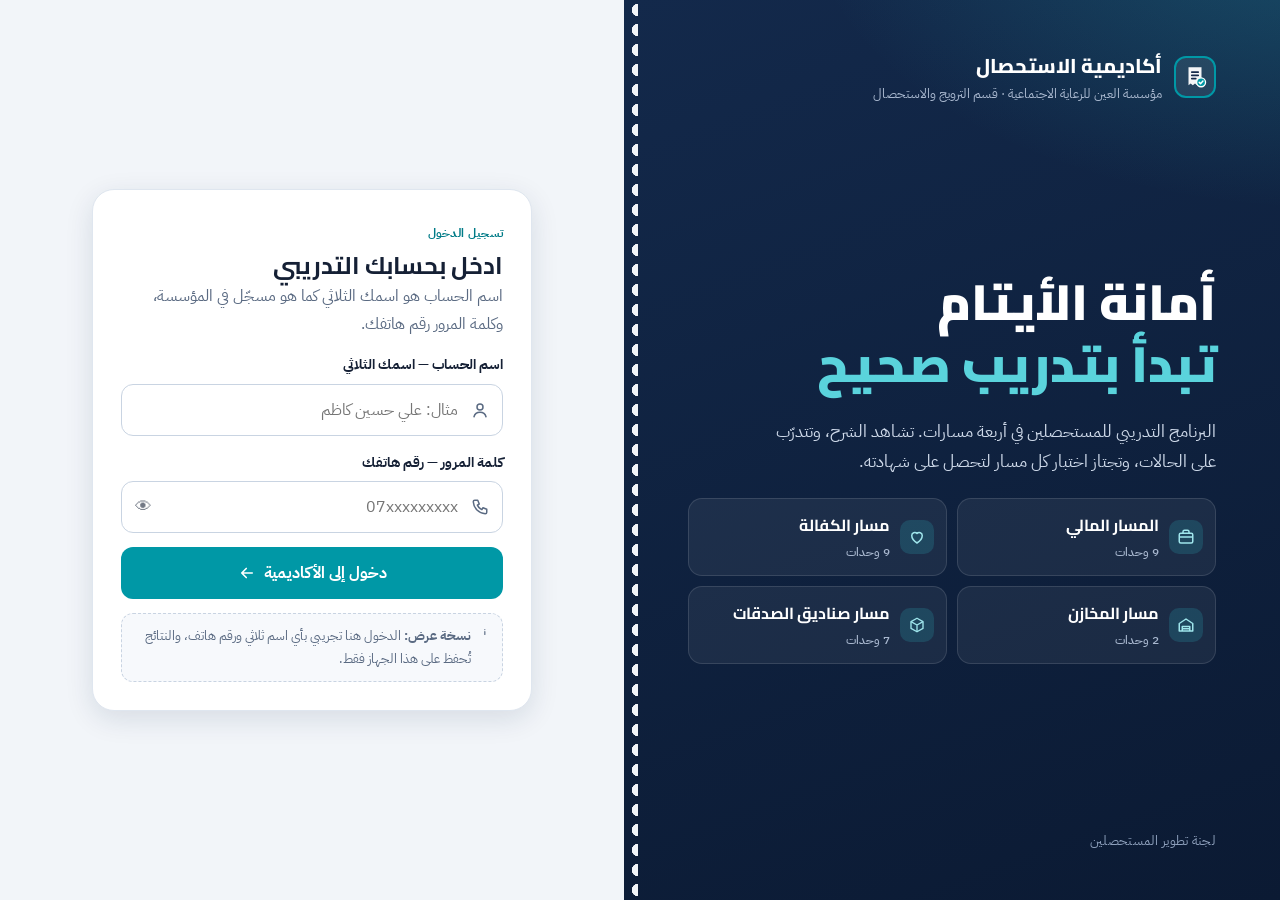
==== index.html @ 5eeedce0 "أكاديمية الاستحصال v2 — أربعة مسارات، دخول المندوبين، بوابة الفيديو، ربط Google Sheet Co-Authored-By" ====
<!doctype html>
<html lang="ar" dir="rtl">
<head>
<meta charset="utf-8">
<meta name="viewport" content="width=device-width, initial-scale=1, viewport-fit=cover">
<meta name="robots" content="noindex, nofollow">
<meta name="description" content="البرنامج التدريبي للمستحصلين — قسم الترويج والاستحصال، مؤسسة العين للرعاية الاجتماعية">
<meta name="theme-color" content="#13294B">
<title>أكاديمية الاستحصال</title>
<link rel="preconnect" href="https://fonts.googleapis.com"><link rel="preconnect" href="https://fonts.gstatic.com" crossorigin><link rel="stylesheet" href="https://fonts.googleapis.com/css2?family=Aref+Ruqaa:wght@700&family=Cairo:wght@600;700;800;900&family=IBM+Plex+Mono:wght@500;600&family=IBM+Plex+Sans+Arabic:wght@400;500;600;700&display=swap">
<link rel="stylesheet" href="styles.css">
</head>
<body>
<div id="app"></div>
<script>window.__STANDALONE=true;</script>
<script src="config.js"></script>
<script src="academy.js"></script>
</body>
</html>
---- styles.css ----
/* Layout: app shell — sticky navy bar, start-side module rail, one focused module at a time. Receipt/ledger world: serials, perforations, three-copy paper. */
:root{
  --navy:#13294B; --navy-2:#1E3A6D; --navy-3:#0B1A33;
  --teal:#0098A6; --teal-ink:#007B87; --teal-soft:#E2F4F5;
  --gold:#C99700; --gold-ink:#8A6800; --gold-soft:#FFF6DA;
  --bg:#F2F5F9; --surface:#FFFFFF; --surface-2:#F7F9FC; --surface-3:#EEF2F7;
  --ink:#152035; --ink-2:#2B3A55; --muted:#5A6A82; --line:#DFE6EF; --line-2:#C9D4E2;
  --ok:#11784A; --ok-soft:#E2F3E9; --bad:#B42318; --bad-soft:#FCEBE9; --warn:#A35207; --warn-soft:#FDF1DC;
  --paper:#FFFDF6; --paper-ink:#1D2A44; --copy-pink:#F7D4DD; --copy-yellow:#FAEEA8; --serial:#CF2530; --pen:#1F3FA8;
  --hdr:#13294B; --hdr-2:#1E3A6D; --hdr-fg:#FFFFFF;
  --shadow-1:0 1px 2px rgba(19,41,75,.06),0 2px 8px rgba(19,41,75,.05);
  --shadow-2:0 8px 28px rgba(19,41,75,.12);
  --r-s:8px; --r-m:12px; --r-l:18px;
  --f-display:'Cairo','IBM Plex Sans Arabic',Tahoma,sans-serif;
  --f-body:'IBM Plex Sans Arabic','Cairo',Tahoma,sans-serif;
  --f-mono:'IBM Plex Mono','Courier New',monospace;
}
@media (prefers-color-scheme: dark){ :root:not([data-theme="light"]){
  --bg:#0C1525; --surface:#12203A; --surface-2:#172846; --surface-3:#1C3052;
  --ink:#E7EDF6; --ink-2:#C9D5E6; --muted:#9AABC4; --line:#22365A; --line-2:#2E4772;
  --teal:#2CC0CC; --teal-ink:#5AD3DC; --teal-soft:#0E3341; --gold:#E2B43C; --gold-ink:#F0CC6C; --gold-soft:#2C2410;
  --ok:#5BD08E; --ok-soft:#10301F; --bad:#FF8A80; --bad-soft:#3A1717; --warn:#F5B65C; --warn-soft:#33240E;
  --hdr:#0A1630; --hdr-2:#132A52; --shadow-1:0 1px 2px rgba(0,0,0,.4); --shadow-2:0 10px 30px rgba(0,0,0,.45);
  color-scheme:dark }}
:root[data-theme="dark"]{
  --bg:#0C1525; --surface:#12203A; --surface-2:#172846; --surface-3:#1C3052;
  --ink:#E7EDF6; --ink-2:#C9D5E6; --muted:#9AABC4; --line:#22365A; --line-2:#2E4772;
  --teal:#2CC0CC; --teal-ink:#5AD3DC; --teal-soft:#0E3341; --gold:#E2B43C; --gold-ink:#F0CC6C; --gold-soft:#2C2410;
  --ok:#5BD08E; --ok-soft:#10301F; --bad:#FF8A80; --bad-soft:#3A1717; --warn:#F5B65C; --warn-soft:#33240E;
  --hdr:#0A1630; --hdr-2:#132A52; --shadow-1:0 1px 2px rgba(0,0,0,.4); --shadow-2:0 10px 30px rgba(0,0,0,.45);
  color-scheme:dark }

*{box-sizing:border-box}
html{-webkit-text-size-adjust:100%}
body{margin:0;background:var(--bg);color:var(--ink);font-family:var(--f-body);font-size:16px;line-height:1.75;direction:rtl}
h1,h2,h3,h4{font-family:var(--f-display);line-height:1.35;margin:0;text-wrap:balance;color:var(--ink)}
p{margin:0}
button{font:inherit;color:inherit}
a{color:var(--teal-ink)}
.num,.mono{font-family:var(--f-mono);font-variant-numeric:tabular-nums;direction:ltr;unicode-bidi:isolate}
:focus-visible{outline:3px solid var(--teal);outline-offset:2px;border-radius:6px}
@media (prefers-reduced-motion: reduce){*{animation:none!important;transition:none!important}}

/* ---------- top bar ---------- */
.topbar{position:sticky;top:env(safe-area-inset-top,0px);z-index:50;background:linear-gradient(135deg,var(--hdr),var(--hdr-2));color:var(--hdr-fg);border-bottom:3px solid var(--teal);box-shadow:0 4px 18px rgba(0,0,0,.18)}
.topbar-in{display:flex;align-items:center;gap:14px;padding:10px 20px;max-width:1440px;margin:0 auto}
.brand{display:flex;align-items:center;gap:12px;min-width:0;flex:1;text-decoration:none;color:inherit}
.mark{width:42px;height:42px;flex:none;border-radius:12px;border:2px solid var(--teal);background:rgba(255,255,255,.08);display:grid;place-items:center}
.mark svg{width:26px;height:26px}
.brand-t{min-width:0}
.brand-t b{display:block;font-family:var(--f-display);font-weight:800;font-size:1.12rem;letter-spacing:-.2px;white-space:nowrap;overflow:hidden;text-overflow:ellipsis}
.brand-t span{display:block;font-size:.76rem;color:#A9B8CF;white-space:nowrap;overflow:hidden;text-overflow:ellipsis}
.tb-actions{display:flex;align-items:center;gap:8px}
.tb-btn{display:inline-flex;align-items:center;gap:8px;height:40px;padding:0 14px;border-radius:999px;border:1px solid rgba(255,255,255,.22);background:rgba(255,255,255,.07);color:#fff;cursor:pointer;font-size:.88rem;font-weight:600;white-space:nowrap}
.tb-btn:hover{background:rgba(255,255,255,.14)}
.tb-btn svg{width:18px;height:18px}
.tb-btn .kbd{font-family:var(--f-mono);font-size:.7rem;opacity:.7;border:1px solid rgba(255,255,255,.3);border-radius:4px;padding:0 4px}
.prog-pill{text-decoration:none;color:inherit;display:flex;align-items:center;gap:10px;height:40px;padding:0 6px 0 14px;border-radius:999px;background:rgba(0,152,166,.18);border:1px solid rgba(44,192,204,.5)}
.prog-pill .ring{width:30px;height:30px}
.prog-pill small{font-size:.78rem;color:#D8F3F5;font-weight:600}
.menu-btn{display:none}

/* ---------- shell ---------- */
.shell{display:grid;grid-template-columns:300px minmax(0,1fr);gap:28px;max-width:1440px;margin:0 auto;padding:24px 20px 80px}
.rail{position:sticky;top:calc(env(safe-area-inset-top,0px) + 86px);align-self:start;max-height:calc(100vh - 110px);overflow:auto;background:var(--surface);border:1px solid var(--line);border-radius:var(--r-l);padding:14px;box-shadow:var(--shadow-1)}
.rail h4{font-size:.78rem;letter-spacing:.4px;color:var(--muted);font-weight:700;padding:6px 10px 8px}
.rail-list{list-style:none;margin:0;padding:0;display:grid;gap:2px}
.rail-item{display:grid;grid-template-columns:34px minmax(0,1fr) auto;align-items:center;gap:10px;padding:8px 10px;border-radius:10px;text-decoration:none;color:var(--ink-2);font-size:.92rem;line-height:1.45}
.rail-item:hover{background:var(--surface-2)}
.rail-item.on{background:var(--teal-soft);color:var(--ink);font-weight:700}
.rail-item .rn{width:34px;height:34px;border-radius:9px;display:grid;place-items:center;background:var(--surface-3);font-family:var(--f-mono);font-size:.8rem;font-weight:600;color:var(--muted)}
.rail-item.on .rn{background:var(--teal);color:#fff}
.rail-item.done .rn{background:var(--ok);color:#fff}
.rail-item small{display:block;color:var(--muted);font-weight:500;font-size:.74rem}
.rail-item .tag{font-size:.68rem;padding:1px 7px;border-radius:999px;background:var(--gold-soft);color:var(--gold-ink);font-weight:700;white-space:nowrap}
.rail-sep{height:1px;background:var(--line);margin:8px 6px}
.main{min-width:0}

/* ---------- generic ---------- */
.card{background:var(--surface);border:1px solid var(--line);border-radius:var(--r-l);box-shadow:var(--shadow-1)}
.pad{padding:24px}
.stack{display:grid;gap:18px}
.eyebrow{display:inline-flex;align-items:center;gap:8px;font-size:.78rem;font-weight:700;letter-spacing:.3px;color:var(--teal-ink)}
.lead{font-size:1.05rem;color:var(--ink-2)}
.muted{color:var(--muted)}
.chip{display:inline-flex;align-items:center;gap:6px;padding:4px 12px;border-radius:999px;border:1px solid var(--line-2);background:var(--surface);font-size:.86rem;cursor:pointer;color:var(--ink-2);font-weight:600}
.chip:hover{border-color:var(--teal);color:var(--teal-ink)}
.chip.on{background:var(--teal);border-color:var(--teal);color:#fff}
.chips{display:flex;flex-wrap:wrap;gap:8px}
.btn{display:inline-flex;align-items:center;justify-content:center;gap:8px;min-height:44px;padding:0 20px;border-radius:12px;border:1px solid transparent;font-weight:700;cursor:pointer;font-size:.95rem;text-decoration:none}
.btn-primary{background:var(--teal);color:#fff}
.btn-primary:hover{filter:brightness(1.08)}
.btn-navy{background:var(--navy);color:#fff}
:root[data-theme="dark"] .btn-navy{background:var(--surface-3)}
.btn-ghost{background:transparent;border-color:var(--line-2);color:var(--ink-2)}
.btn-ghost:hover{border-color:var(--teal);color:var(--teal-ink)}
.btn[disabled]{opacity:.45;cursor:not-allowed}
.btn svg{width:18px;height:18px}
.row{display:flex;flex-wrap:wrap;gap:10px;align-items:center}
.grid-2{display:grid;grid-template-columns:repeat(2,minmax(0,1fr));gap:16px}
.grid-3{display:grid;grid-template-columns:repeat(3,minmax(0,1fr));gap:16px}
.grid-4{display:grid;grid-template-columns:repeat(4,minmax(0,1fr));gap:14px}

/* callouts */
.note{display:grid;grid-template-columns:36px minmax(0,1fr);gap:12px;padding:14px 16px;border-radius:var(--r-m);border:1px solid var(--line);background:var(--surface-2)}
.note .ic{width:36px;height:36px;border-radius:10px;display:grid;place-items:center;font-weight:800;font-family:var(--f-display)}
.note b{font-family:var(--f-display)}
.note.rule{background:var(--gold-soft);border-color:color-mix(in srgb,var(--gold) 45%,transparent)}
.note.rule .ic{background:var(--gold);color:#fff}
.note.warn{background:var(--bad-soft);border-color:color-mix(in srgb,var(--bad) 35%,transparent)}
.note.warn .ic{background:var(--bad);color:#fff}
.note.tip{background:var(--teal-soft);border-color:color-mix(in srgb,var(--teal) 40%,transparent)}
.note.tip .ic{background:var(--teal);color:#fff}
.note .ic svg{width:20px;height:20px}

/* steps */
.steps{list-style:none;margin:0;padding:0;display:grid;gap:10px;counter-reset:s}
.steps>li{counter-increment:s;display:grid;grid-template-columns:38px minmax(0,1fr);gap:12px;align-items:start;padding:12px 14px;border:1px solid var(--line);border-radius:var(--r-m);background:var(--surface)}
.steps>li::before{content:counter(s);width:38px;height:38px;border-radius:50%;display:grid;place-items:center;background:var(--navy);color:#fff;font-family:var(--f-mono);font-weight:600;font-size:.9rem}
:root[data-theme="dark"] .steps>li::before{background:var(--teal)}
@media (prefers-color-scheme: dark){:root:not([data-theme="light"]) .steps>li::before{background:var(--teal)}}
.steps.letters>li::before{content:attr(data-l);font-family:var(--f-display)}
.bul{margin:0;padding:0 20px 0 0;display:grid;gap:6px}
.bul li::marker{color:var(--teal)}

/* module header */
.mod-head{position:relative;overflow:hidden;padding:26px 28px;border-radius:var(--r-l);background:linear-gradient(135deg,var(--hdr) 0%,var(--hdr-2) 70%);color:#fff;box-shadow:var(--shadow-2)}
.mod-head h1{color:#fff;font-size:clamp(1.5rem,3.2vw,2.1rem);font-weight:800}
.mod-head p{color:#C9D6EA;max-width:62ch;margin-top:8px}
.mod-head .serial{display:inline-flex;align-items:center;gap:10px;margin-bottom:10px;font-size:.82rem;color:#9FE6EC}
.mod-head .serial i{font-family:var(--f-mono);letter-spacing:1px;direction:ltr;unicode-bidi:isolate;font-style:normal;background:rgba(255,255,255,.1);padding:2px 10px;border-radius:6px;border:1px dashed rgba(159,230,236,.5)}
.mod-head .meta{display:flex;flex-wrap:wrap;gap:8px;margin-top:16px}
.mod-head .meta span{font-size:.8rem;padding:4px 12px;border-radius:999px;background:rgba(255,255,255,.1);border:1px solid rgba(255,255,255,.18)}
.mod-head .perf{position:absolute;inset-inline-start:0;bottom:-1px;width:100%;height:10px;background:radial-gradient(circle at 8px 10px,var(--bg) 6px,transparent 6.5px) repeat-x;background-size:16px 10px}
.sec{display:grid;gap:14px}
.sec>h2{font-size:1.28rem;font-weight:800;display:flex;align-items:center;gap:10px}
.sec>h2::before{content:"";width:6px;height:22px;border-radius:3px;background:var(--teal)}
.sec>p{color:var(--ink-2);max-width:72ch}
.learn{display:grid;grid-template-columns:repeat(auto-fit,minmax(200px,1fr));gap:10px}
.learn div{display:flex;gap:10px;align-items:flex-start;padding:12px 14px;border-radius:var(--r-m);background:var(--surface-2);border:1px solid var(--line);font-size:.92rem}
.learn div::before{content:"✓";flex:none;width:22px;height:22px;border-radius:50%;display:grid;place-items:center;background:var(--teal-soft);color:var(--teal-ink);font-weight:800;font-size:.8rem}

/* figures */
.fig{margin:0;border:1px solid var(--line);border-radius:var(--r-m);overflow:hidden;background:var(--surface-2)}
.fig button{display:block;width:100%;padding:0;border:0;background:none;cursor:zoom-in}
.fig img{display:block;width:100%;height:auto}
.fig figcaption{padding:8px 12px;font-size:.84rem;color:var(--muted);border-top:1px solid var(--line);background:var(--surface)}
.figs{display:grid;grid-template-columns:repeat(auto-fill,minmax(170px,1fr));gap:12px}
.lightbox{position:fixed;inset:0;z-index:200;background:rgba(6,12,24,.86);display:grid;place-items:center;padding:24px}
.lightbox img{max-width:min(1200px,96vw);max-height:84vh;border-radius:10px;box-shadow:0 20px 60px rgba(0,0,0,.5);background:#fff}
.lightbox p{color:#E6EDF7;margin-top:12px;text-align:center}
.lightbox .x{position:absolute;top:calc(env(safe-area-inset-top,0px) + 14px);left:16px;width:44px;height:44px;border-radius:50%;border:0;background:rgba(255,255,255,.15);color:#fff;font-size:1.4rem;cursor:pointer}

/* nav footer */
.mod-foot{display:flex;justify-content:space-between;align-items:center;gap:12px;flex-wrap:wrap;padding:18px 20px;border-radius:var(--r-l);border:1px dashed var(--line-2);background:var(--surface)}

/* quick check */
.qc{border:1px solid var(--line);border-radius:var(--r-l);overflow:hidden;background:var(--surface)}
.qc-h{display:flex;align-items:center;gap:10px;padding:12px 18px;background:var(--surface-2);border-bottom:1px solid var(--line);font-family:var(--f-display);font-weight:800}
.qc-b{padding:18px;display:grid;gap:12px}
.q-text{font-weight:700;color:var(--ink)}
.opts{display:grid;gap:8px}
.opt{display:flex;gap:12px;align-items:flex-start;text-align:start;width:100%;padding:12px 14px;border-radius:12px;border:1.5px solid var(--line-2);background:var(--surface);cursor:pointer;font-size:.95rem;line-height:1.6}
.opt:hover{border-color:var(--teal)}
.opt .k{flex:none;width:26px;height:26px;border-radius:7px;display:grid;place-items:center;background:var(--surface-3);font-family:var(--f-display);font-weight:800;font-size:.8rem}
.opt.ok{border-color:var(--ok);background:var(--ok-soft)}
.opt.ok .k{background:var(--ok);color:#fff}
.opt.no{border-color:var(--bad);background:var(--bad-soft)}
.opt.no .k{background:var(--bad);color:#fff}
.opt.sel{border-color:var(--teal);background:var(--teal-soft)}
.opt[disabled]{cursor:default}
.why{padding:12px 14px;border-radius:12px;background:var(--surface-2);border:1px solid var(--line);font-size:.92rem}

/* ---------- home ---------- */
.hero{display:grid;grid-template-columns:minmax(0,1.25fr) minmax(0,.9fr);gap:28px;align-items:center;padding:30px;border-radius:24px;background:linear-gradient(140deg,var(--hdr) 0%,var(--hdr-2) 62%,#0E5E73 130%);color:#fff;box-shadow:var(--shadow-2);position:relative;overflow:hidden}
.hero::after{content:"";position:absolute;inset:auto -80px -120px auto;width:340px;height:340px;border-radius:50%;background:radial-gradient(circle,rgba(44,192,204,.25),transparent 65%);pointer-events:none}
.hero h1{color:#fff;font-size:clamp(1.65rem,3.9vw,2.7rem);font-weight:900;letter-spacing:-.5px}
.hero h1 em{font-style:normal;color:#7FE0E8}
.hero .lead{color:#CFDAEA;margin-top:12px;max-width:54ch}
.hero .stats{display:flex;flex-wrap:wrap;gap:10px;margin-top:20px}
.hero .stat{padding:10px 16px;border-radius:14px;background:rgba(255,255,255,.08);border:1px solid rgba(255,255,255,.16);min-width:110px}
.hero .stat b{display:block;font-family:var(--f-mono);font-size:1.4rem;color:#fff}
.hero .stat span{font-size:.78rem;color:#B9C8DE}
.hero .cta{display:flex;flex-wrap:wrap;gap:10px;margin-top:22px}
.hero .btn-ghost{color:#fff;border-color:rgba(255,255,255,.35)}

/* thermal receipt in hero */
.thermal{position:relative;z-index:1;justify-self:center;width:min(330px,100%);background:var(--paper);color:var(--paper-ink);border-radius:4px 4px 0 0;padding:20px 20px 26px;font-family:var(--f-mono);font-size:.8rem;box-shadow:0 18px 40px rgba(0,0,0,.35);transform:rotate(-1.5deg);animation:printIn 1.1s cubic-bezier(.2,.8,.2,1) both}
.thermal::after{content:"";position:absolute;left:0;right:0;bottom:-10px;height:10px;background:linear-gradient(-45deg,transparent 7px,var(--paper) 7px) 0 0/14px 10px repeat-x,linear-gradient(45deg,transparent 7px,var(--paper) 7px) 0 0/14px 10px repeat-x}
@keyframes printIn{from{clip-path:inset(0 0 100% 0)}to{clip-path:inset(0 0 -20px 0)}}
.thermal .th{text-align:center;font-family:var(--f-display);font-weight:800;font-size:.95rem;direction:rtl}
.thermal .th small{display:block;font-weight:600;font-size:.72rem;color:#5d6b84}
.thermal hr{border:0;border-top:1.5px dashed #9AA6B8;margin:10px 0}
.thermal .ln{display:flex;justify-content:space-between;gap:8px;direction:rtl;font-family:var(--f-body);font-size:.8rem;padding:2px 0}
.thermal .ln span:last-child{font-family:var(--f-mono);white-space:nowrap}
.thermal .ln.done span:first-child{color:#11784A}
.thermal .tot{display:flex;justify-content:space-between;direction:rtl;font-family:var(--f-display);font-weight:800;font-size:.95rem}
.thermal .ser{display:flex;justify-content:space-between;direction:rtl;font-size:.74rem}
.thermal .ser b{direction:ltr;unicode-bidi:isolate;color:var(--serial);font-family:var(--f-mono);font-size:.9rem;letter-spacing:1px}
.thermal .bc{height:34px;margin-top:10px;background:repeating-linear-gradient(90deg,#1D2A44 0 2px,transparent 2px 4px,#1D2A44 4px 5px,transparent 5px 8px,#1D2A44 8px 11px,transparent 11px 12px)}

.roles{display:grid;grid-template-columns:repeat(3,minmax(0,1fr));gap:14px}
.role{position:relative;text-align:start;padding:18px;border-radius:var(--r-l);border:1.5px solid var(--line);background:var(--surface);cursor:pointer;display:grid;gap:8px;box-shadow:var(--shadow-1);transition:border-color .15s, transform .15s}
.role:hover{border-color:var(--teal);transform:translateY(-2px)}
.role.on{border-color:var(--teal);background:var(--teal-soft)}
.role .ri{width:46px;height:46px;border-radius:12px;display:grid;place-items:center;background:var(--navy);color:#fff}
.role .ri svg{width:24px;height:24px}
.role h3{font-size:1.05rem}
.role p{font-size:.86rem;color:var(--muted)}
.role .check{position:absolute;top:14px;left:14px;width:24px;height:24px;border-radius:50%;border:2px solid var(--line-2);display:grid;place-items:center}
.role.on .check{background:var(--teal);border-color:var(--teal);color:#fff}
.field{display:grid;gap:6px}
.field label{font-weight:700;font-size:.9rem}
.input{width:100%;min-height:46px;padding:10px 14px;border-radius:12px;border:1.5px solid var(--line-2);background:var(--surface);color:var(--ink);font:inherit}
.input:focus{border-color:var(--teal);outline:none;box-shadow:0 0 0 4px color-mix(in srgb,var(--teal) 20%,transparent)}
.golden{display:grid;grid-template-columns:auto minmax(0,1fr);gap:18px;align-items:center;padding:22px 26px;border-radius:var(--r-l);background:var(--gold-soft);border:1px solid color-mix(in srgb,var(--gold) 40%,transparent)}
.golden .seal{width:64px;height:64px;border-radius:50%;border:3px double var(--gold);display:grid;place-items:center;color:var(--gold-ink);font-family:var(--f-display);font-weight:900;font-size:.72rem;text-align:center;line-height:1.2;transform:rotate(-12deg)}
.golden q{font-family:var(--f-display);font-size:clamp(1.1rem,2.4vw,1.45rem);font-weight:800;color:var(--ink);quotes:"«" "»"}
.golden small{display:block;color:var(--muted);margin-top:4px}
.path{display:grid;grid-template-columns:repeat(auto-fill,minmax(250px,1fr));gap:12px}
.path a{display:grid;grid-template-columns:44px minmax(0,1fr);gap:12px;align-items:center;padding:14px;border-radius:var(--r-m);border:1px solid var(--line);background:var(--surface);text-decoration:none;color:var(--ink)}
.path a:hover{border-color:var(--teal)}
.path .pn{width:44px;height:44px;border-radius:11px;display:grid;place-items:center;background:var(--surface-3);font-family:var(--f-mono);font-weight:600;color:var(--muted)}
.path a.done .pn{background:var(--ok);color:#fff}
.path b{display:block;font-family:var(--f-display);font-size:.98rem}
.path small{color:var(--muted);font-size:.78rem}
.method{display:grid;grid-template-columns:repeat(4,minmax(0,1fr));gap:12px}
.method div{padding:14px;border-radius:var(--r-m);background:var(--surface);border:1px solid var(--line)}
.method b{display:block;font-family:var(--f-display);margin-bottom:4px}
.method span{font-size:.85rem;color:var(--muted)}

/* ---------- POS simulator ---------- */
.sim{display:grid;grid-template-columns:minmax(0,1fr) 340px;gap:22px;align-items:start}
.sim-side{display:grid;gap:14px}
.mob-real{display:none;margin-top:12px}
.scn-tabs{display:flex;gap:8px;flex-wrap:wrap}
.task{padding:16px 18px;border-radius:var(--r-l);background:var(--navy);color:#fff;display:grid;gap:8px}
:root[data-theme="dark"] .task{background:var(--surface-3)}
@media (prefers-color-scheme: dark){:root:not([data-theme="light"]) .task{background:var(--surface-3)}}
.task .tk{font-size:.76rem;color:#9FE6EC;font-weight:700;letter-spacing:.3px}
.task p{font-size:1rem;line-height:1.7}
.task .bar{height:6px;border-radius:3px;background:rgba(255,255,255,.15);overflow:hidden}
.task .bar i{display:block;height:100%;background:var(--teal);transition:width .3s}
.hint{padding:10px 14px;border-radius:12px;font-size:.9rem;display:none}
.hint.show{display:block}
.hint.bad{background:var(--bad-soft);color:var(--bad);border:1px solid color-mix(in srgb,var(--bad) 35%,transparent)}
.hint.good{background:var(--ok-soft);color:var(--ok);border:1px solid color-mix(in srgb,var(--ok) 35%,transparent)}
.real{display:grid;grid-template-columns:90px minmax(0,1fr);gap:12px;align-items:center;padding:10px;border-radius:var(--r-m);border:1px solid var(--line);background:var(--surface)}
.real img{width:90px;border-radius:8px;border:1px solid var(--line)}
.real button{padding:0;border:0;background:none;cursor:zoom-in}
.real small{display:block;color:var(--muted);font-size:.8rem}

.phone{position:relative;width:320px;max-width:100%;margin:0 auto;aspect-ratio:9/18.5;border-radius:38px;background:#0E1626;padding:12px;box-shadow:0 30px 60px rgba(10,20,40,.35),inset 0 0 0 2px #2A3A56}
.phone::before{content:"";position:absolute;top:18px;left:50%;transform:translateX(-50%);width:90px;height:20px;border-radius:12px;background:#0E1626;z-index:5}
.scr{position:relative;width:100%;height:100%;border-radius:28px;overflow:hidden;background:#F4F7FA;color:#1C2B3F;display:flex;flex-direction:column;font-size:13px;line-height:1.5;direction:rtl;font-family:var(--f-body)}
.s-bar{height:28px;flex:none;background:#0F6E95}
.s-hdr{flex:none;display:flex;align-items:center;justify-content:space-between;padding:8px 12px;background:linear-gradient(180deg,#0F6E95,#1A8FB8);color:#fff}
.s-hdr b{font-family:var(--f-display);font-size:14px}
.s-ic{width:34px;height:34px;border-radius:10px;border:0;background:rgba(255,255,255,.14);color:#fff;display:grid;place-items:center;cursor:pointer;position:relative}
.s-ic svg{width:20px;height:20px}
.s-ic .badge{position:absolute;top:-3px;left:-3px;min-width:16px;height:16px;border-radius:8px;background:#F2C230;color:#1C2B3F;font-size:10px;font-weight:800;display:grid;place-items:center}
.s-body{flex:1;overflow:auto;padding:10px;display:flex;flex-direction:column;gap:8px}
.s-title{font-family:var(--f-display);font-weight:800;text-align:center;color:#0F6E95;font-size:14px;padding:4px 0}
.s-search{display:flex;gap:6px;align-items:center;background:#fff;border:1px solid #D5DEE8;border-radius:10px;padding:4px 6px}
.s-search input{flex:1;min-width:0;border:0;background:transparent;font:inherit;font-size:12.5px;padding:6px;color:#1C2B3F}
.s-mini{width:30px;height:30px;border-radius:8px;border:1px solid #D5DEE8;background:#F4F7FA;display:grid;place-items:center;cursor:pointer;color:#0F6E95}
.s-mini svg{width:18px;height:18px}
.s-card{display:flex;align-items:center;gap:10px;background:#fff;border:1px solid #DFE6EF;border-radius:12px;padding:8px}
.s-card .em{width:40px;height:40px;border-radius:10px;display:grid;place-items:center;font-size:20px;flex:none}
.s-card .nm{flex:1;font-weight:700;font-size:12.5px}
.s-card button{border:0;border-radius:8px;background:#22A6C7;color:#fff;font-size:11.5px;font-weight:700;padding:5px 10px;cursor:pointer}
.s-field{display:grid;gap:2px}
.s-field label{font-size:11px;color:#6B7B90}
.s-field input,.s-field select{border:0;border-bottom:1.5px solid #C7D2DE;background:transparent;padding:5px 2px;font:inherit;font-size:12.5px;color:#1C2B3F;border-radius:0}
.s-field input:focus,.s-field select:focus{outline:none;border-bottom-color:#F2C230}
.s-btn{border:1.5px solid #22A6C7;background:#fff;color:#0F6E95;border-radius:22px;padding:8px;font-weight:700;font-size:12.5px;cursor:pointer;width:100%}
.s-btn.fill{background:#22A6C7;color:#fff}
.s-row{display:flex;gap:8px}
.s-row>*{flex:1}
.s-nav{flex:none;display:grid;grid-template-columns:repeat(3,1fr);border-top:1px solid #DFE6EF;background:#fff}
.s-nav button{border:0;background:none;padding:7px 2px 9px;font-size:10.5px;color:#6B7B90;cursor:pointer;display:grid;justify-items:center;gap:2px}
.s-nav button svg{width:20px;height:20px}
.s-nav button.cur{color:#0F6E95;font-weight:800}
.s-chip{align-self:flex-start;display:inline-flex;gap:6px;align-items:center;background:#E3F3F8;color:#0F6E95;border-radius:999px;padding:3px 10px;font-size:11.5px;font-weight:700}
.s-empty{text-align:center;color:#8C99AB;font-size:12px;padding:16px 8px;border:1px dashed #C7D2DE;border-radius:10px;background:#fff}
.s-err{color:#C0352B;font-size:11.5px;font-weight:700}
.s-big{display:grid;grid-template-columns:1fr 1fr;gap:10px;padding:10px 0}
.s-big button{aspect-ratio:1;border-radius:16px;border:1.5px solid #DFE6EF;background:#fff;display:grid;place-items:center;align-content:center;gap:6px;cursor:pointer;font-weight:800;color:#0F6E95}
.s-big button svg{width:34px;height:34px}
.s-paybox{background:#fff;border-radius:14px;border:1px solid #DFE6EF;overflow:hidden}
.s-paybox h5{margin:0;background:#155F8A;color:#fff;text-align:center;padding:8px;font-family:var(--f-display);font-size:13px}
.s-paybox .pv{padding:8px 12px;display:grid;gap:4px}
.s-paybox .pv span{color:#7A889B;font-size:11px}
.s-paybox .pv b{color:#0E4C8A;font-size:12.5px}
.s-check{display:flex;gap:8px;align-items:flex-start;font-size:11.5px;padding:6px 8px;border-radius:8px;background:#FFF8DD;border:1px solid #F2D27A;cursor:pointer}
.s-check input{margin-top:3px}
.tgt{animation:pulse 1.4s ease-in-out infinite;position:relative;z-index:2}
@keyframes pulse{0%,100%{box-shadow:0 0 0 0 rgba(242,194,48,.0)}50%{box-shadow:0 0 0 5px rgba(242,194,48,.85)}}
.scan{position:absolute;inset:0;background:rgba(10,20,35,.88);display:grid;place-items:center;z-index:10;color:#fff;text-align:center;gap:10px;align-content:center}
.scan .qrbox{width:150px;height:150px;border:3px solid #2CC0CC;border-radius:14px;position:relative;overflow:hidden;background:#fff}
.scan .qrbox img{width:100%;height:100%}
.scan .qrbox::after{content:"";position:absolute;left:0;right:0;height:3px;background:#2CC0CC;box-shadow:0 0 12px #2CC0CC;animation:scanl 1.2s linear infinite}
@keyframes scanl{from{top:0}to{top:100%}}
.printout{position:absolute;left:50%;top:-8px;transform:translateX(-50%);width:230px;z-index:12;background:var(--paper);color:var(--paper-ink);padding:14px 14px 18px;font-size:11px;box-shadow:0 14px 30px rgba(0,0,0,.35);animation:printOut 1.6s cubic-bezier(.2,.8,.2,1) both;direction:rtl}
@keyframes printOut{from{clip-path:inset(0 0 100% 0);transform:translate(-50%,-40px)}to{clip-path:inset(0 0 -12px 0);transform:translate(-50%,0)}}
.printout::after{content:"";position:absolute;left:0;right:0;bottom:-8px;height:8px;background:linear-gradient(-45deg,transparent 6px,var(--paper) 6px) 0 0/12px 8px repeat-x,linear-gradient(45deg,transparent 6px,var(--paper) 6px) 0 0/12px 8px repeat-x}
.printout .h{text-align:center;font-family:var(--f-display);font-weight:800;font-size:12px}
.printout hr{border:0;border-top:1px dashed #9AA6B8;margin:6px 0}
.printout .l{display:flex;justify-content:space-between;gap:6px}
.printout .wm{margin-top:8px;text-align:center;font-weight:800;color:var(--serial);border:1.5px dashed var(--serial);border-radius:6px;padding:2px;font-size:10px}
.sim-done{display:grid;gap:12px;padding:18px;border-radius:var(--r-l);background:var(--ok-soft);border:1px solid color-mix(in srgb,var(--ok) 35%,transparent)}
.sim-done h3{color:var(--ok)}

/* ---------- classifier ---------- */
.finder{display:grid;gap:14px}
.finder-box{position:relative}
.finder-box input{width:100%;min-height:58px;padding:12px 52px 12px 16px;border-radius:16px;border:2px solid var(--line-2);background:var(--surface);color:var(--ink);font:inherit;font-size:1.08rem;box-shadow:var(--shadow-1)}
.finder-box input:focus{outline:none;border-color:var(--teal);box-shadow:0 0 0 5px color-mix(in srgb,var(--teal) 18%,transparent)}
.finder-box svg{position:absolute;right:16px;top:50%;transform:translateY(-50%);width:24px;height:24px;color:var(--muted)}
.res-meta{font-size:.86rem;color:var(--muted)}
.results{display:grid;gap:8px}
.res{display:grid;grid-template-columns:minmax(0,1fr) auto;gap:12px;align-items:center;padding:12px 14px;border-radius:var(--r-m);border:1px solid var(--line);background:var(--surface)}
.res .st{font-weight:600}
.res .st mark{background:color-mix(in srgb,var(--gold) 30%,transparent);color:inherit;border-radius:3px;padding:0 2px}
.res .ty{font-size:.82rem;color:var(--muted)}
.codebadge{display:grid;justify-items:center;min-width:70px;padding:6px 10px;border-radius:10px;background:var(--navy);color:#fff}
:root[data-theme="dark"] .codebadge{background:var(--teal-soft);color:var(--teal-ink)}
@media (prefers-color-scheme: dark){:root:not([data-theme="light"]) .codebadge{background:var(--teal-soft);color:var(--teal-ink)}}
.codebadge small{font-size:.66rem;opacity:.8}
.codebadge b{font-family:var(--f-mono);font-size:1.15rem;line-height:1.1}
.codes{display:grid;grid-template-columns:repeat(auto-fill,minmax(210px,1fr));gap:10px}
.code{display:grid;grid-template-columns:46px minmax(0,1fr);gap:10px;align-items:center;text-align:start;padding:10px 12px;border-radius:var(--r-m);border:1px solid var(--line);background:var(--surface);cursor:pointer}
.code:hover{border-color:var(--teal)}
.code .cn{width:46px;height:46px;border-radius:10px;display:grid;place-items:center;background:var(--surface-3);font-family:var(--f-mono);font-weight:600;font-size:1.05rem;color:var(--ink-2)}
.code b{display:block;font-family:var(--f-display);font-size:.92rem;line-height:1.35}
.code small{color:var(--muted);font-size:.74rem}
.code.open{grid-column:1/-1;border-color:var(--teal);background:var(--teal-soft)}
.code.open .cn{background:var(--teal);color:#fff}
.code ul{grid-column:1/-1;margin:6px 0 0;padding:0 20px 0 0;display:grid;gap:4px;font-size:.92rem}

/* sorter game */
.sorter{display:grid;gap:14px}
.sort-card{padding:18px;border-radius:var(--r-l);border:2px dashed var(--line-2);background:var(--surface);text-align:center;display:grid;gap:6px}
.sort-card .lab{font-size:.78rem;color:var(--muted);font-weight:700}
.sort-card b{font-family:var(--f-display);font-size:1.2rem}
.bins{display:grid;grid-template-columns:repeat(3,minmax(0,1fr));gap:10px}
.bin{padding:14px 10px;border-radius:var(--r-m);border:1.5px solid var(--line-2);background:var(--surface-2);cursor:pointer;display:grid;gap:4px;justify-items:center;text-align:center}
.bin:hover{border-color:var(--teal)}
.bin svg{width:28px;height:28px;color:var(--teal-ink)}
.bin b{font-family:var(--f-display);font-size:.95rem}
.bin small{font-size:.74rem;color:var(--muted)}
.bin.ok{border-color:var(--ok);background:var(--ok-soft)}
.bin.no{border-color:var(--bad);background:var(--bad-soft)}

/* shariah map */
.smap{display:grid;gap:16px}
.smap-root{justify-self:center;padding:12px 26px;border-radius:14px;background:var(--navy);color:#fff;font-family:var(--f-display);font-weight:800;font-size:1.1rem;text-align:center}
:root[data-theme="dark"] .smap-root{background:var(--teal);color:#06202A}
@media (prefers-color-scheme: dark){:root:not([data-theme="light"]) .smap-root{background:var(--teal);color:#06202A}}
.smap-cols{display:grid;grid-template-columns:repeat(3,minmax(0,1fr));gap:14px;position:relative}
.smap-col{display:grid;gap:10px;align-content:start;padding:14px;border-radius:var(--r-l);border:1.5px solid var(--line);background:var(--surface);position:relative}
.smap-col::before{content:"";position:absolute;top:-17px;left:50%;width:2px;height:16px;background:var(--line-2)}
.smap-col h3{font-size:1.02rem;text-align:center;padding:8px;border-radius:10px;background:var(--surface-3)}
.smap-col.imam h3{background:var(--teal-soft);color:var(--teal-ink)}
.smap-col.sada h3{background:var(--gold-soft);color:var(--gold-ink)}
.leaf{display:grid;gap:6px;text-align:start;padding:12px;border-radius:12px;border:1.5px solid var(--line);background:var(--surface-2);cursor:pointer;font-size:.88rem}
.leaf:hover,.leaf.on{border-color:var(--teal)}
.leaf.on{background:var(--teal-soft)}
.leaf .lq{font-weight:800;font-family:var(--f-display);font-size:.92rem}
.leaf .kv{display:grid;grid-template-columns:auto minmax(0,1fr);gap:2px 8px}
.leaf .kv span{color:var(--muted)}
.leaf .kv b{font-weight:700}
.leaf .scr-tag{justify-self:start;font-size:.72rem;font-weight:800;padding:1px 8px;border-radius:999px;background:var(--navy);color:#fff}
:root[data-theme="dark"] .leaf .scr-tag{background:var(--surface-3)}
.mirror{display:grid;grid-template-columns:repeat(2,minmax(0,1fr));gap:0;border-radius:var(--r-l);overflow:hidden;border:1.5px solid var(--line)}
.mirror div{padding:16px;display:grid;gap:6px;text-align:center}
.mirror div:first-child{background:var(--teal-soft)}
.mirror div:last-child{background:var(--gold-soft)}
.mirror b{font-family:var(--f-display);font-size:1.05rem}
.mirror .slot{display:grid;grid-template-columns:1fr 1fr;gap:6px;font-size:.84rem}
.mirror .slot span{padding:8px;border-radius:8px;background:var(--surface);border:1px solid var(--line)}
.mirror .slot span.hit{border-color:var(--ink);font-weight:800}

/* wizard */
.wiz{display:grid;gap:14px}
.wiz-trail{display:flex;flex-wrap:wrap;gap:6px;align-items:center;font-size:.84rem}
.wiz-trail span{padding:3px 10px;border-radius:999px;background:var(--surface-3);color:var(--ink-2)}
.wiz-trail i{font-style:normal;color:var(--muted)}
.wiz-q{font-family:var(--f-display);font-weight:800;font-size:1.15rem}
.wiz-opts{display:grid;grid-template-columns:repeat(auto-fit,minmax(220px,1fr));gap:10px}
.wiz-opt{text-align:start;padding:14px 16px;border-radius:var(--r-m);border:1.5px solid var(--line-2);background:var(--surface);cursor:pointer;display:grid;gap:4px}
.wiz-opt:hover{border-color:var(--teal);background:var(--teal-soft)}
.wiz-opt b{font-family:var(--f-display)}
.wiz-opt small{color:var(--muted);font-size:.82rem}
.verdict{display:grid;gap:12px;padding:18px;border-radius:var(--r-l);border:2px solid var(--teal);background:var(--surface)}
.verdict .vh{display:flex;align-items:center;gap:12px}
.verdict .vh .vb{padding:4px 14px;border-radius:999px;font-family:var(--f-display);font-weight:800;font-size:.95rem}
.vb.void{background:var(--bad);color:#fff}
.vb.edit{background:var(--teal);color:#fff}
.vb.case{background:var(--gold);color:#fff}

/* paper receipt */
.copies{display:flex;gap:8px;flex-wrap:wrap}
.copy-tab{display:inline-flex;align-items:center;gap:8px;padding:6px 14px;border-radius:999px;border:1.5px solid var(--line-2);background:var(--surface);cursor:pointer;font-weight:700;font-size:.88rem}
.copy-tab i{width:16px;height:16px;border-radius:4px;border:1px solid #AAB6C6}
.copy-tab.on{border-color:var(--ink)}
.receipt-wrap{display:grid;grid-template-columns:minmax(0,1.4fr) minmax(0,1fr);gap:18px;align-items:start}
.paper{position:relative;background:var(--paper);color:var(--paper-ink);border-radius:6px;border:1px solid #D7DCE4;box-shadow:0 2px 0 #E7E2D3,0 4px 0 #EFE9D7,var(--shadow-2);padding:18px 20px 16px;font-size:.9rem;overflow:hidden}
.paper.pink{background:var(--copy-pink)}
.paper.yellow{background:var(--copy-yellow)}
.paper::before{content:"";position:absolute;inset-inline-start:0;top:0;bottom:0;width:10px;background:radial-gradient(circle at 5px 8px,#CFC8B4 2.2px,transparent 2.6px) 0 0/10px 16px repeat-y;opacity:.8}
.p-head{display:flex;justify-content:space-between;align-items:flex-start;gap:10px;border-bottom:1.5px solid #3D6FA8;padding-bottom:8px;margin-bottom:10px}
.p-org{font-family:var(--f-display);font-weight:800;color:#2F6EA8;font-size:1rem;line-height:1.3}
.p-org small{display:block;font-family:var(--f-body);font-size:.66rem;letter-spacing:.6px;color:#5E7FA2;direction:ltr;text-align:right}
.p-ser{text-align:left;font-size:.78rem}
.p-ser b{display:block;color:var(--serial);font-family:var(--f-mono);font-size:1.25rem;letter-spacing:1.5px;direction:ltr}
.p-kind{display:inline-block;margin-top:4px;color:#2F6EA8;font-weight:800;font-size:.86rem}
.p-line{display:grid;grid-template-columns:auto minmax(0,1fr);gap:8px;align-items:end;padding:6px 6px;border-radius:6px;cursor:pointer;position:relative}
.p-line:hover{background:rgba(47,110,168,.08)}
.p-line>span{font-weight:700;color:#2B4A6E;font-size:.86rem;white-space:nowrap}
.p-line>em{font-style:normal;border-bottom:1.5px dotted #8EA1B8;min-height:26px;color:var(--pen);font-family:'Aref Ruqaa',var(--f-display);font-weight:700;font-size:1.05rem;padding-inline:4px}
.p-line.hot{outline:2px solid var(--teal);background:rgba(0,152,166,.08)}
.p-line.err{outline:2px solid var(--bad);background:rgba(180,35,24,.08)}
.p-line.okx{outline:2px solid var(--ok);background:rgba(17,120,74,.08)}
.p-line .pin{position:absolute;top:-8px;left:-6px;width:20px;height:20px;border-radius:50%;background:var(--teal);color:#fff;font-size:.7rem;font-weight:800;display:grid;place-items:center;font-family:var(--f-mono)}
.p-boxes{display:flex;gap:2px;direction:ltr;justify-content:flex-end}
.p-boxes i{width:20px;height:24px;border:1px solid #8EA1B8;font-style:normal;display:grid;place-items:center;color:var(--pen);font-family:var(--f-mono);font-size:.8rem}
.p-note{margin-top:10px;font-size:.72rem;color:#C0392B;line-height:1.6}
.p-sign{display:flex;justify-content:space-between;align-items:flex-end;margin-top:6px;font-size:.78rem;color:#2B4A6E}
.stamp{position:absolute;top:40px;left:34%;width:78px;height:78px;border-radius:50%;border:2.5px solid rgba(207,37,48,.75);color:rgba(207,37,48,.85);display:grid;place-items:center;text-align:center;font-family:var(--f-display);font-weight:800;font-size:.6rem;line-height:1.25;transform:rotate(-14deg);pointer-events:none}
.p-explain{display:grid;gap:10px;align-content:start}
.p-explain .ex{padding:14px 16px;border-radius:var(--r-m);border:1px solid var(--line);background:var(--surface)}
.p-explain .ex h4{font-size:1rem;margin-bottom:4px}
.dest{display:grid;grid-template-columns:repeat(3,minmax(0,1fr));gap:10px}
.dest div{padding:12px;border-radius:var(--r-m);border:1px solid #D7DCE4;color:var(--paper-ink);display:grid;gap:4px}
.dest div b{font-family:var(--f-display)}
.dest div small{font-size:.8rem}
.score-pill{display:inline-flex;gap:6px;align-items:center;padding:4px 12px;border-radius:999px;background:var(--surface-3);font-weight:700;font-size:.86rem}

/* settlement journeys */
.journey{display:grid;gap:0;position:relative}
.jstep{display:grid;grid-template-columns:120px 30px minmax(0,1fr);gap:12px;align-items:start;position:relative}
.jstep .who{justify-self:end;margin-top:6px;font-size:.76rem;font-weight:800;padding:3px 10px;border-radius:999px;white-space:nowrap;text-align:center}
.who.c{background:var(--teal-soft);color:var(--teal-ink)}
.who.s{background:var(--surface-3);color:var(--ink-2)}
.who.k{background:var(--gold-soft);color:var(--gold-ink)}
.who.a{background:var(--bad-soft);color:var(--bad)}
.jstep .dot{width:30px;height:30px;border-radius:50%;border:2px solid var(--teal);background:var(--surface);display:grid;place-items:center;font-family:var(--f-mono);font-size:.78rem;font-weight:600;z-index:1;margin-top:2px}
.jstep::before{content:"";position:absolute;right:calc(120px + 12px + 14px);top:30px;bottom:-4px;width:2px;background:var(--line-2)}
.jstep:last-child::before{display:none}
.jstep .jt{padding:4px 0 18px}
.jstep .jt b{font-family:var(--f-display)}
.jstep.last .dot{background:var(--ok);border-color:var(--ok);color:#fff}
.bring{display:flex;flex-wrap:wrap;gap:10px}
.bring span{display:inline-flex;align-items:center;gap:8px;padding:8px 14px;border-radius:12px;background:var(--surface);border:1.5px solid var(--line-2);font-weight:700}
.bring svg{width:20px;height:20px;color:var(--teal-ink)}
.tabs{display:flex;gap:6px;flex-wrap:wrap;padding:4px;border-radius:14px;background:var(--surface-3)}
.tab{border:0;background:transparent;padding:8px 14px;border-radius:10px;cursor:pointer;font-weight:700;font-size:.9rem;color:var(--ink-2)}
.tab.on{background:var(--surface);color:var(--ink);box-shadow:var(--shadow-1)}

/* doc replicas */
.doc{background:var(--paper);color:var(--paper-ink);border:1px solid #D7DCE4;border-radius:8px;padding:16px;font-size:.82rem;box-shadow:var(--shadow-1);overflow-x:auto}
.doc .dh{display:flex;justify-content:space-between;align-items:center;gap:10px;margin-bottom:10px}
.doc .dt{background:#E8ECF1;border-radius:10px;padding:6px 18px;font-family:var(--f-display);font-weight:800;color:#1D2A44}
.doc table{width:100%;border-collapse:collapse;min-width:420px}
.doc th,.doc td{border:1px solid #9AA6B8;padding:4px 8px;text-align:center}
.doc th{background:#E8ECF1}
.doc td.n{font-family:var(--f-mono)}
.doc .sample{display:inline-block;margin-top:8px;font-size:.72rem;font-weight:800;color:var(--serial);border:1.5px dashed var(--serial);padding:1px 8px;border-radius:6px}

/* flip cards */
.flips{display:grid;grid-template-columns:repeat(auto-fill,minmax(260px,1fr));gap:14px}
.flip{perspective:1000px;min-height:220px;border:0;padding:0;background:none;cursor:pointer;text-align:start}
.flip-in{position:relative;width:100%;height:100%;min-height:220px;transition:transform .5s;transform-style:preserve-3d}
.flip.on .flip-in{transform:rotateY(180deg)}
.face{position:absolute;inset:0;backface-visibility:hidden;-webkit-backface-visibility:hidden;border-radius:var(--r-l);padding:16px;display:grid;grid-template-rows:auto 1fr auto;gap:8px;border:1.5px solid}
.face.f{background:var(--bad-soft);border-color:color-mix(in srgb,var(--bad) 40%,transparent)}
.face.b{background:var(--ok-soft);border-color:color-mix(in srgb,var(--ok) 40%,transparent);transform:rotateY(180deg)}
.face .fh{display:flex;justify-content:space-between;align-items:center;font-family:var(--f-display);font-weight:800}
.face.f .fh{color:var(--bad)}
.face.b .fh{color:var(--ok)}
.face p{font-size:.92rem;color:var(--ink)}
.face .ft{font-size:.76rem;color:var(--muted)}
.face .fn{font-family:var(--f-mono);opacity:.7}

/* oracle */
.ostep{display:grid;grid-template-columns:minmax(0,1fr) minmax(0,1.3fr);gap:16px;align-items:start;padding:16px;border-radius:var(--r-l);border:1px solid var(--line);background:var(--surface)}
.ostep h3{font-size:1.05rem}
.ostep .on{display:inline-block;font-size:.78rem;color:var(--muted)}
.ost-nav{display:flex;justify-content:space-between;align-items:center;gap:10px;flex-wrap:wrap}
.dots{display:flex;flex-wrap:wrap;gap:5px}
.dots button{width:28px;height:28px;border-radius:8px;border:1px solid var(--line-2);background:var(--surface);font-family:var(--f-mono);font-size:.72rem;cursor:pointer;color:var(--muted)}
.dots button.on{background:var(--teal);border-color:var(--teal);color:#fff}
.gloss{display:grid;gap:6px}
.gl{display:grid;grid-template-columns:40px minmax(150px,.6fr) minmax(0,1.4fr);gap:10px;align-items:baseline;padding:10px 12px;border-radius:10px;border:1px solid var(--line);background:var(--surface);font-size:.9rem}
.gl .gn{font-family:var(--f-mono);color:var(--muted);font-size:.8rem}
.gl b{font-family:var(--f-display)}

/* exam & cert */
.exam-top{display:flex;justify-content:space-between;align-items:center;gap:12px;flex-wrap:wrap}
.qnum{font-family:var(--f-mono);font-size:.86rem;color:var(--muted)}
.qbar{height:8px;border-radius:4px;background:var(--surface-3);overflow:hidden}
.qbar i{display:block;height:100%;background:linear-gradient(90deg,var(--teal),var(--gold))}
.result{display:grid;grid-template-columns:auto minmax(0,1fr);gap:22px;align-items:center;padding:24px;border-radius:var(--r-l);background:var(--surface);border:1px solid var(--line)}
.bigscore{width:130px;height:130px}
.review{display:grid;gap:8px}
.rv{padding:12px 14px;border-radius:12px;border:1px solid var(--line);background:var(--surface);font-size:.9rem;display:grid;gap:4px}
.rv.ok{border-inline-start:4px solid var(--ok)}
.rv.no{border-inline-start:4px solid var(--bad)}
.cert{position:relative;max-width:900px;margin:0 auto;aspect-ratio:1.414/1;background:#FFFDF7;color:#13294B;border-radius:6px;padding:4.2%;box-shadow:var(--shadow-2);overflow:hidden;font-family:var(--f-body)}
.cert .frame{position:absolute;inset:2.2%;border:2px solid #13294B;outline:1px solid #C99700;outline-offset:-8px;border-radius:4px;pointer-events:none}
.cert .guil{position:absolute;inset:0;opacity:.06;background:repeating-radial-gradient(circle at 50% 50%,#0098A6 0 1px,transparent 1px 9px)}
.cert-in{position:relative;height:100%;display:grid;grid-template-rows:auto 1fr auto;text-align:center;gap:2%}
.cert .c-top{display:flex;justify-content:space-between;align-items:flex-start;font-size:clamp(.55rem,1.4vw,.82rem);color:#3F5476}
.cert .c-top b{display:block;font-family:var(--f-display);font-size:1.15em;color:#13294B}
.cert .c-ser{font-family:var(--f-mono);color:#CF2530;letter-spacing:1px;direction:ltr}
.cert h2{font-family:var(--f-display);color:#13294B;font-size:clamp(1.1rem,3.6vw,2.3rem);font-weight:900;margin-top:1%}
.cert .c-mid{display:grid;align-content:center;gap:1.4%}
.cert .c-mid p{font-size:clamp(.62rem,1.6vw,1rem);color:#3F5476}
.cert .c-name{font-family:var(--f-display);font-weight:900;font-size:clamp(1.2rem,4.4vw,2.8rem);color:#0B6F7A;border-bottom:2px solid #C99700;justify-self:center;padding:0 4%}
.cert .c-bot{display:flex;justify-content:space-between;align-items:flex-end;font-size:clamp(.55rem,1.4vw,.82rem);color:#3F5476}
.cert .c-bot b{display:block;color:#13294B;font-family:var(--f-display)}
.cert .seal{width:clamp(56px,13vw,110px);height:clamp(56px,13vw,110px);border-radius:50%;background:radial-gradient(circle,#E2B43C 0 58%,#C99700 59% 63%,#E2B43C 64%);display:grid;place-items:center;color:#5A4300;font-family:var(--f-display);font-weight:900;font-size:clamp(.45rem,1.2vw,.78rem);text-align:center;line-height:1.2;box-shadow:0 4px 10px rgba(0,0,0,.18);transform:rotate(-8deg)}

/* search dialog */
.sdlg{position:fixed;inset:0;z-index:150;background:rgba(6,12,24,.6);display:grid;justify-items:center;align-items:start;padding:calc(env(safe-area-inset-top,0px) + 70px) 16px 16px}
.sdlg-in{width:min(680px,100%);max-height:78vh;display:grid;grid-template-rows:auto minmax(0,1fr);background:var(--surface);border-radius:18px;box-shadow:0 30px 70px rgba(0,0,0,.4);overflow:hidden;border:1px solid var(--line)}
.sdlg input{border:0;border-bottom:1px solid var(--line);padding:18px 20px;font:inherit;font-size:1.05rem;background:var(--surface);color:var(--ink);outline:none}
.sdlg-list{overflow:auto;padding:8px}
.sitem{display:grid;grid-template-columns:auto minmax(0,1fr);gap:12px;align-items:center;padding:10px 12px;border-radius:10px;text-decoration:none;color:var(--ink);cursor:pointer;border:0;background:none;width:100%;text-align:start}
.sitem:hover,.sitem.on{background:var(--teal-soft)}
.sitem .k{font-size:.7rem;font-weight:800;padding:2px 8px;border-radius:999px;background:var(--surface-3);color:var(--muted);white-space:nowrap}
.sitem small{display:block;color:var(--muted);font-size:.8rem}
.toast{position:fixed;bottom:calc(env(safe-area-inset-bottom,0px) + 20px);left:50%;transform:translateX(-50%);z-index:300;padding:12px 20px;border-radius:12px;background:var(--navy);color:#fff;font-weight:700;box-shadow:var(--shadow-2);max-width:min(560px,92vw);text-align:center}
.footer{margin-top:30px;padding:18px 0;text-align:center;color:var(--muted);font-size:.82rem;border-top:1px solid var(--line)}
.scrim{display:none}

/* ---------- responsive ---------- */
@media (max-width:1100px){
  .sim{grid-template-columns:1fr}
  .side-real{display:none}
  .mob-real{display:block}
  .receipt-wrap{grid-template-columns:1fr}
  .method{grid-template-columns:repeat(2,minmax(0,1fr))}
  .ostep{grid-template-columns:1fr}
}
@media (max-width:900px){
  .shell{grid-template-columns:1fr;padding:16px 16px 70px;gap:16px}
  .rail{position:fixed;top:0;bottom:0;right:0;width:min(320px,86vw);max-height:none;z-index:120;border-radius:0;transform:translateX(105%);transition:transform .25s;padding-top:calc(env(safe-area-inset-top,0px) + 14px)}
  .rail.open{transform:none}
  .scrim.open{display:block;position:fixed;inset:0;z-index:110;background:rgba(6,12,24,.5)}
  .menu-btn{display:inline-flex}
  .hero{grid-template-columns:1fr;padding:22px}
  .thermal{transform:none}
  .roles{grid-template-columns:1fr}
  .grid-3,.grid-4{grid-template-columns:repeat(2,minmax(0,1fr))}
  .smap-cols{grid-template-columns:1fr}
  .smap-col::before{display:none}
  .tb-btn .lbl,.tb-btn .kbd{display:none}
  .prog-pill small{display:none}
  .prog-pill{padding:0 5px}
}
@media (max-width:560px){
  .topbar-in{padding:8px 12px;gap:8px}
  [data-act="theme"]{display:none}
  .brand-t b{font-size:1rem}
  .brand-t span{display:none}
  .mark{width:36px;height:36px}
  .grid-2,.grid-3,.grid-4,.method,.dest,.bins{grid-template-columns:1fr}
  .pad{padding:16px}
  .mod-head{padding:20px 18px}
  .jstep{grid-template-columns:30px minmax(0,1fr)}
  .jstep .who{grid-column:2;justify-self:start;margin:0 0 2px}
  .jstep .dot{grid-row:1/3;grid-column:1}
  .jstep .jt{grid-column:2}
  .jstep::before{right:14px}
  .gl{grid-template-columns:32px minmax(0,1fr)}
  .gl span:last-child{grid-column:1/-1}
  .result{grid-template-columns:1fr;justify-items:center;text-align:center}
  .golden{grid-template-columns:1fr;justify-items:start}
  .mirror{grid-template-columns:1fr}
  .phone{width:100%;max-width:330px}
}

/* print: certificate only */
@media print{
  @page{size:A4 landscape;margin:0}
  body{background:#fff}
  .topbar,.rail,.scrim,.footer,.main>.stack>section.card{display:none!important}
  .shell{display:block;padding:0;margin:0;max-width:none}
  .cert{box-shadow:none;max-width:none;width:297mm;height:210mm;aspect-ratio:auto;border-radius:0}
  *{-webkit-print-color-adjust:exact;print-color-adjust:exact}
}

/* ===== v2 additions: login, tracks hub, video gate, shared widgets ===== */
:root{ --rose:#B4365A; --rose-soft:#FBE8EE; --green:#2F7D4F; --green-soft:#E4F3EA; }
@media (prefers-color-scheme: dark){ :root:not([data-theme="light"]){ --rose:#F08DA9; --rose-soft:#3A1824; --green:#6FD39A; --green-soft:#11301F; }}
:root[data-theme="dark"]{ --rose:#F08DA9; --rose-soft:#3A1824; --green:#6FD39A; --green-soft:#11301F; }

/* flip cards — grid stacking so the card grows with its text */
.flip{display:block;width:100%;min-height:0;perspective:1200px}
.flip-in{display:grid;width:100%;min-height:200px;height:auto;position:relative}
.face{position:relative;inset:auto;grid-area:1/1;min-height:200px;grid-template-rows:auto 1fr auto}
.face .fp{display:block;font-size:.95rem;color:var(--ink);line-height:1.75}

/* login */
.login{min-height:100vh;min-height:100dvh;display:grid;grid-template-columns:minmax(0,1.05fr) minmax(0,1fr);background:var(--bg)}
.lg-side{position:relative;overflow:hidden;padding:48px clamp(24px,5vw,64px);color:#fff;background:radial-gradient(900px 500px at 110% -10%,rgba(44,192,204,.28),transparent 60%),linear-gradient(160deg,#13294B 0%,#0B1A33 100%);display:flex;flex-direction:column;gap:22px}
.lg-side::after{content:"";position:absolute;inset-block:0;inset-inline-end:0;width:14px;background:radial-gradient(circle at 14px 10px,var(--bg) 6px,transparent 6.5px) 0 0/14px 20px repeat-y}
.lg-brand{display:flex;align-items:center;gap:12px}
.lg-brand b{display:block;font-family:var(--f-display);font-size:1.25rem;font-weight:800}
.lg-brand span:not(.mark){display:block;font-size:.8rem;color:#A9B8CF}
.lg-side h1{color:#fff;font-size:clamp(2rem,4.4vw,3.1rem);font-weight:900;line-height:1.25;margin-top:auto}
.lg-side h1 em{font-style:normal;color:#5AD3DC}
.lg-side>p{color:#CFDAEA;max-width:46ch;font-size:1.05rem}
.lg-tracks{list-style:none;margin:0;padding:0;display:grid;grid-template-columns:repeat(2,minmax(0,1fr));gap:10px}
.lg-tracks li{display:grid;grid-template-columns:34px minmax(0,1fr);gap:2px 10px;align-items:center;padding:12px;border-radius:14px;background:rgba(255,255,255,.06);border:1px solid rgba(255,255,255,.12);font-family:var(--f-display);font-weight:700}
.lg-tracks .tli{grid-row:1/3;width:34px;height:34px;border-radius:10px;display:grid;place-items:center;background:rgba(44,192,204,.18);color:#9FE6EC}
.lg-tracks small{font-family:var(--f-body);font-weight:500;color:#A9B8CF;font-size:.78rem}
.lg-foot{margin-top:auto;font-size:.8rem;color:#8EA0BC;letter-spacing:.3px}
.lg-main{display:grid;place-items:center;padding:40px 20px}
.lg-card{width:min(440px,100%);background:var(--surface);border:1px solid var(--line);border-radius:22px;padding:28px;box-shadow:var(--shadow-2)}
.lg-card h2{font-size:1.5rem;margin-top:4px}
.lg-in{position:relative}
.lg-in>svg{position:absolute;right:14px;top:50%;transform:translateY(-50%);color:var(--muted);pointer-events:none}
.lg-in .input{padding-right:44px;min-height:52px;font-size:1rem}
.lg-eye{position:absolute;left:8px;top:50%;transform:translateY(-50%);border:0;background:none;cursor:pointer;font-size:1.05rem;opacity:.6;padding:6px}
.lg-err{padding:10px 14px;border-radius:12px;background:var(--bad-soft);color:var(--bad);font-size:.9rem;font-weight:600}
.lg-demo{display:flex;gap:8px;align-items:flex-start;font-size:.84rem;color:var(--muted);padding:10px 12px;border-radius:12px;background:var(--surface-2);border:1px dashed var(--line-2)}
.btn-lg{min-height:52px;font-size:1.02rem}
.btn-sm{min-height:34px;padding:0 12px;font-size:.84rem}
select.input{appearance:auto}

/* topbar user chip */
.tb-user{display:flex;align-items:center;gap:8px;height:42px;padding:0 6px 0 12px;border-radius:999px;background:rgba(255,255,255,.08);border:1px solid rgba(255,255,255,.22);color:#fff;text-decoration:none;max-width:240px}
.tb-user .av{width:32px;height:32px;flex:none;border-radius:50%;display:grid;place-items:center;background:var(--teal);font-family:var(--f-display);font-weight:800}
.tb-user .un{min-width:0;display:grid;line-height:1.25}
.tb-user .un b{font-size:.84rem;white-space:nowrap;overflow:hidden;text-overflow:ellipsis}
.tb-user .un small{font-size:.68rem;white-space:nowrap;overflow:hidden;text-overflow:ellipsis;color:#BFE9EC}
#syncSt[data-s="bad"]{color:#FFB4AB} #syncSt[data-s="wait"]{color:#FFE08A} #syncSt[data-s="demo"]{color:#C9D6EA}

/* rail: track switcher */
.rail-tracks{display:grid;grid-template-columns:repeat(4,minmax(0,1fr));gap:6px;padding:4px 4px 12px;margin-bottom:8px;border-bottom:1px solid var(--line)}
.rt{display:grid;justify-items:center;gap:4px;padding:8px 2px;border-radius:12px;text-decoration:none;color:var(--muted);font-size:.72rem;font-weight:700;border:1px solid transparent;position:relative}
.rt:hover{background:var(--surface-2)}
.rt.on{background:var(--teal-soft);color:var(--teal-ink);border-color:color-mix(in srgb,var(--teal) 35%,transparent)}
.rt.ok::after{content:"✓";position:absolute;top:3px;inset-inline-end:6px;font-size:.7rem;color:var(--ok)}
.rail-item .rn svg{width:16px;height:16px}
.vtag{display:grid;place-items:center;width:20px;height:20px;border-radius:50%;background:var(--gold-soft);color:var(--gold-ink)}

/* hub */
.hub{grid-template-columns:minmax(0,1.5fr) auto}
.hub h1{font-size:clamp(1.5rem,3.4vw,2.3rem)}
.hub .who{display:flex;flex-wrap:wrap;gap:8px;margin-top:10px}
.hub .who span{font-size:.84rem;padding:4px 12px;border-radius:999px;background:rgba(255,255,255,.1);border:1px solid rgba(255,255,255,.18);color:#DCE6F3}
.hub-meter{display:grid;justify-items:center;gap:8px;text-align:center;color:#fff}
.hub-meter b{font-family:var(--f-display);font-size:1.2rem;display:block}
.hub-meter span{font-size:.82rem;color:#A9B8CF}
.tracks{display:grid;grid-template-columns:repeat(2,minmax(0,1fr));gap:14px}
.trk{--h:var(--teal);--hs:var(--teal-soft);position:relative;display:grid;gap:6px;padding:20px 20px 16px;border-radius:var(--r-l);background:var(--surface);border:1px solid var(--line);text-decoration:none;color:var(--ink);box-shadow:var(--shadow-1);overflow:hidden;transition:transform .15s,box-shadow .15s}
.trk:hover{transform:translateY(-2px);box-shadow:var(--shadow-2)}
.trk::before{content:"";position:absolute;inset-block:0;inset-inline-start:0;width:5px;background:var(--h)}
.trk-rose{--h:var(--rose);--hs:var(--rose-soft)} .trk-green{--h:var(--green);--hs:var(--green-soft)} .trk-gold{--h:var(--gold);--hs:var(--gold-soft)}
.trk-n{position:absolute;top:14px;inset-inline-end:16px;font-family:var(--f-mono);font-size:.8rem;color:var(--muted)}
.trk-ic{width:48px;height:48px;border-radius:14px;display:grid;place-items:center;background:var(--hs);color:var(--h)}
.trk b{font-family:var(--f-display);font-size:1.2rem;margin-top:4px}
.trk small{color:var(--muted);font-size:.86rem;line-height:1.6}
.trk-bar{height:6px;border-radius:99px;background:var(--surface-3);overflow:hidden;margin-top:8px}
.trk-bar i{display:block;height:100%;background:var(--h);border-radius:99px}
.trk-f{display:flex;justify-content:space-between;align-items:center;gap:8px;flex-wrap:wrap;font-size:.8rem}
.st{display:inline-flex;align-items:center;padding:2px 10px;border-radius:999px;font-weight:700;font-size:.78rem;background:var(--surface-3);color:var(--ink-2)}
.st-ok{background:var(--ok-soft);color:var(--ok)} .st-ready{background:var(--gold-soft);color:var(--gold-ink)} .st-go{background:var(--teal-soft);color:var(--teal-ink)}
.mod-head .meta .st{border:0}
.tool{text-decoration:none;color:inherit;gap:6px;transition:border-color .15s}
.tool:hover{border-color:var(--teal)}
.ct{font-family:var(--f-display);font-size:1.02rem}
.tone-warn{border-color:color-mix(in srgb,var(--bad) 30%,transparent);background:color-mix(in srgb,var(--bad-soft) 55%,var(--surface))}
.tone-tip{border-color:color-mix(in srgb,var(--teal) 30%,transparent);background:color-mix(in srgb,var(--teal-soft) 55%,var(--surface))}
.tone-teal{border-inline-start:5px solid var(--teal)} .tone-gold{border-inline-start:5px solid var(--gold)}
.kv-grid{display:grid;grid-template-columns:auto minmax(0,1fr);gap:8px 18px;align-items:baseline}
.kv-grid span{color:var(--muted);font-size:.9rem}
.table-wrap{overflow-x:auto;border:1px solid var(--line);border-radius:var(--r-m);background:var(--surface)}
.tbl{width:100%;border-collapse:collapse;font-size:.92rem}
.tbl th,.tbl td{padding:10px 12px;border-bottom:1px solid var(--line);text-align:start;vertical-align:top}
.tbl th{background:var(--surface-2);font-family:var(--f-display);font-size:.84rem;color:var(--ink-2)}
.tbl tr:last-child td{border-bottom:0}
.locked{display:grid;grid-template-columns:auto minmax(0,1fr);gap:14px;align-items:center;padding:16px;border-radius:var(--r-m);background:var(--surface-2);border:1px dashed var(--line-2)}
.locked svg{color:var(--muted)}

/* video gate */
.vid{display:grid;gap:12px;padding:18px;border-radius:var(--r-l);background:var(--surface);border:1px solid var(--line);box-shadow:var(--shadow-1)}
.vid-h{display:flex;flex-wrap:wrap;gap:10px;align-items:center}
.vid-badge{display:inline-flex;align-items:center;gap:6px;padding:4px 12px;border-radius:999px;background:var(--navy);color:#fff;font-size:.8rem;font-weight:700}
.vid-h b{font-family:var(--f-display);font-size:.98rem}
.vid-box{position:relative;width:100%;aspect-ratio:16/9;max-width:100%;border-radius:14px;overflow:hidden;background:#0B1A33}
.vid-box iframe,#ytp{position:absolute;inset:0;width:100%;height:100%}
.vid-ov{position:absolute;inset:0;z-index:3;display:grid;place-items:center;padding:16px;background:rgba(8,18,36,.9)}
.vq{width:min(520px,100%);display:grid;gap:10px;color:#fff}
.vq p{font-family:var(--f-display);font-weight:800;font-size:1.05rem}
.vq .opt{background:rgba(255,255,255,.06);border-color:rgba(255,255,255,.25);color:#fff}
.vq-msg{color:#FFB4AB;font-weight:600;min-height:1.4em}
.vid-meter{display:flex;align-items:center;gap:12px}
.vbar{position:relative;flex:1;height:10px;border-radius:99px;background:var(--surface-3)}
.vbar i{display:block;height:100%;border-radius:99px;background:linear-gradient(90deg,var(--teal),var(--ok))}
.vbar .need{position:absolute;top:-4px;bottom:-4px;width:3px;border-radius:2px;background:var(--gold)}
.vid-rule{font-size:.82rem;color:var(--muted)}
.vid-off{display:grid;justify-items:center;gap:8px;text-align:center;padding:28px 16px;border-radius:14px;background:var(--surface-2);border:1px dashed var(--line-2);color:var(--muted)}
.vid-ig{display:flex;flex-wrap:wrap;gap:12px;align-items:center}

/* widgets */
.figs.one{grid-template-columns:minmax(0,520px)}
.tset{display:grid;gap:12px}
.tset-b{display:grid;gap:12px}
.cpy{display:grid;gap:8px}
.cpy-h{display:flex;justify-content:space-between;align-items:center;gap:8px}
.cpy pre{margin:0;white-space:pre-wrap;word-break:break-word;font-family:var(--f-body);font-size:.95rem;line-height:1.85;padding:14px 16px;border-radius:12px;background:var(--surface-2);border:1px solid var(--line);color:var(--ink)}
.cpy>.btn{justify-self:start}
.rules{display:grid;grid-template-columns:repeat(auto-fill,minmax(280px,1fr));gap:10px}
.rule{display:grid;grid-template-columns:40px minmax(0,1fr);gap:12px;padding:14px;border-radius:var(--r-m);background:var(--surface);border:1px solid var(--line)}
.rule .rn{width:40px;height:40px;border-radius:11px;display:grid;place-items:center;background:var(--rose-soft);color:var(--rose);font-weight:700}
.rule b{font-family:var(--f-display)}
.kform{background:var(--paper);color:var(--paper-ink);border-radius:8px;border:1px solid #D7DCE4;box-shadow:var(--shadow-2);padding:16px 18px;display:grid;gap:4px}
.kf-h{display:grid;text-align:center;padding-bottom:8px;border-bottom:2px solid #2B4A6E;margin-bottom:6px}
.kf-h b{font-family:var(--f-display);font-size:1.1rem}
.kf-h small{color:#5A6A82}
.months{display:grid;grid-template-columns:repeat(4,minmax(0,1fr));gap:10px}
.mo{display:grid;justify-items:center;gap:2px;padding:14px 6px;border-radius:var(--r-m);border:1.5px solid var(--line-2);background:var(--surface);cursor:pointer}
.mo b{font-size:1.4rem}
.mo small{color:var(--muted);font-size:.78rem}
.mo.on{border-color:var(--rose);background:var(--rose-soft)}
.mo:last-child.on{border-color:var(--bad);background:var(--bad-soft)}
.kage{display:grid;grid-template-columns:repeat(2,minmax(0,1fr));gap:14px}
.kage input[type=range]{width:100%;accent-color:var(--teal)}
.appx{display:grid;grid-template-columns:300px minmax(0,1fr);gap:24px;align-items:start}
.app-phone{width:280px}
.app-feats{display:flex;flex-wrap:wrap;gap:8px}
.app-card{display:grid;justify-items:center;gap:10px;text-align:center;padding:18px 12px;border-radius:14px;background:#fff;border:1px solid #DFE6EF;color:#1C2B3F;font-size:13px;line-height:1.7}
.app-card svg{color:#0F6E95}
.qrbox.big{padding:10px;border-radius:12px;background:#F4F7FA}
.kreq-grid{display:grid;grid-template-columns:minmax(0,1fr) minmax(0,1.2fr);gap:18px;align-items:start}
.sres{grid-template-columns:minmax(0,1fr) auto}
.side{display:inline-flex;padding:4px 12px;border-radius:999px;font-weight:800;font-size:.8rem;white-space:nowrap;align-self:start}
.side-both{background:var(--ok-soft);color:var(--ok)} .side-don{background:var(--gold-soft);color:var(--gold-ink)} .side-no{background:var(--bad-soft);color:var(--bad)} .side-comm{background:var(--teal-soft);color:var(--teal-ink)}
details.cat{border:1px solid var(--line);border-radius:var(--r-m);background:var(--surface);padding:0 14px}
details.cat summary{display:flex;justify-content:space-between;gap:10px;padding:12px 0;cursor:pointer;font-family:var(--f-display)}
.cat-g{display:grid;gap:8px;padding:10px 0 14px;border-top:1px solid var(--line)}
.chip.static{cursor:default}
.life{display:flex;flex-wrap:wrap;align-items:center;gap:6px}
.lf{display:grid;justify-items:center;gap:2px;min-width:92px;padding:10px 8px;border-radius:var(--r-m);border:1.5px solid var(--line-2);background:var(--surface);cursor:pointer;font-size:.8rem}
.lf span{font-size:.75rem;color:var(--muted)}
.lf b{font-family:var(--f-display);font-size:.84rem;text-align:center}
.lf.past{border-color:color-mix(in srgb,var(--gold) 50%,transparent);background:var(--gold-soft)}
.lf.on{border-color:var(--gold);background:var(--gold);color:#fff}
.lf.on span{color:#fff}
.lf-ar{font-style:normal;color:var(--muted)}
.life-d{display:grid;gap:8px;margin-top:6px;padding:16px;border-radius:var(--r-m);background:var(--surface-2);border:1px solid var(--line)}
.stp .ostep>div:empty{display:none}
.stp-noimg{display:grid;place-items:center;min-height:160px;border-radius:var(--r-m);background:var(--surface-2);border:1px dashed var(--line-2);color:var(--muted)}

@media (max-width:1100px){ .appx{grid-template-columns:1fr} .kreq-grid{grid-template-columns:1fr} }
@media (max-width:900px){
  .login{grid-template-columns:1fr}
  .lg-side{padding:28px 20px 34px}
  .lg-side::after{display:none}
  .lg-side h1{margin-top:6px}
  .hub{grid-template-columns:1fr}
  .tb-user .un{display:none}
  .tb-user{padding:0 4px}
}
@media (max-width:560px){
  .tracks,.lg-tracks,.kage{grid-template-columns:1fr}
  .months{grid-template-columns:repeat(2,minmax(0,1fr))}
  .rail-tracks span{font-size:.66rem}
  .lg-card{padding:20px}
}
@media print{ .vid{display:none!important} }
.flips{align-items:start}
.stp .ostep{grid-template-columns:minmax(0,1fr) minmax(0,340px)}
.stp .fig{max-width:340px;width:100%;justify-self:center}
.stp .fig img{max-height:560px;object-fit:contain;background:var(--surface-2)}
#ssort .bins{grid-template-columns:repeat(4,minmax(0,1fr))}
@media (max-width:1100px){ .stp .ostep{grid-template-columns:1fr} }
@media (max-width:560px){ #ssort .bins{grid-template-columns:1fr 1fr} }
.vq .opt .k{background:rgba(255,255,255,.16);color:#fff;border-color:rgba(255,255,255,.3)}
@media (max-width:900px){
  .lg-side{gap:12px;padding:22px 20px 24px}
  .lg-side h1{font-size:1.7rem;margin-top:8px}
  .lg-side>p,.lg-tracks,.lg-foot{display:none}
  .lg-main{place-items:start center;padding:20px 16px 40px}
}
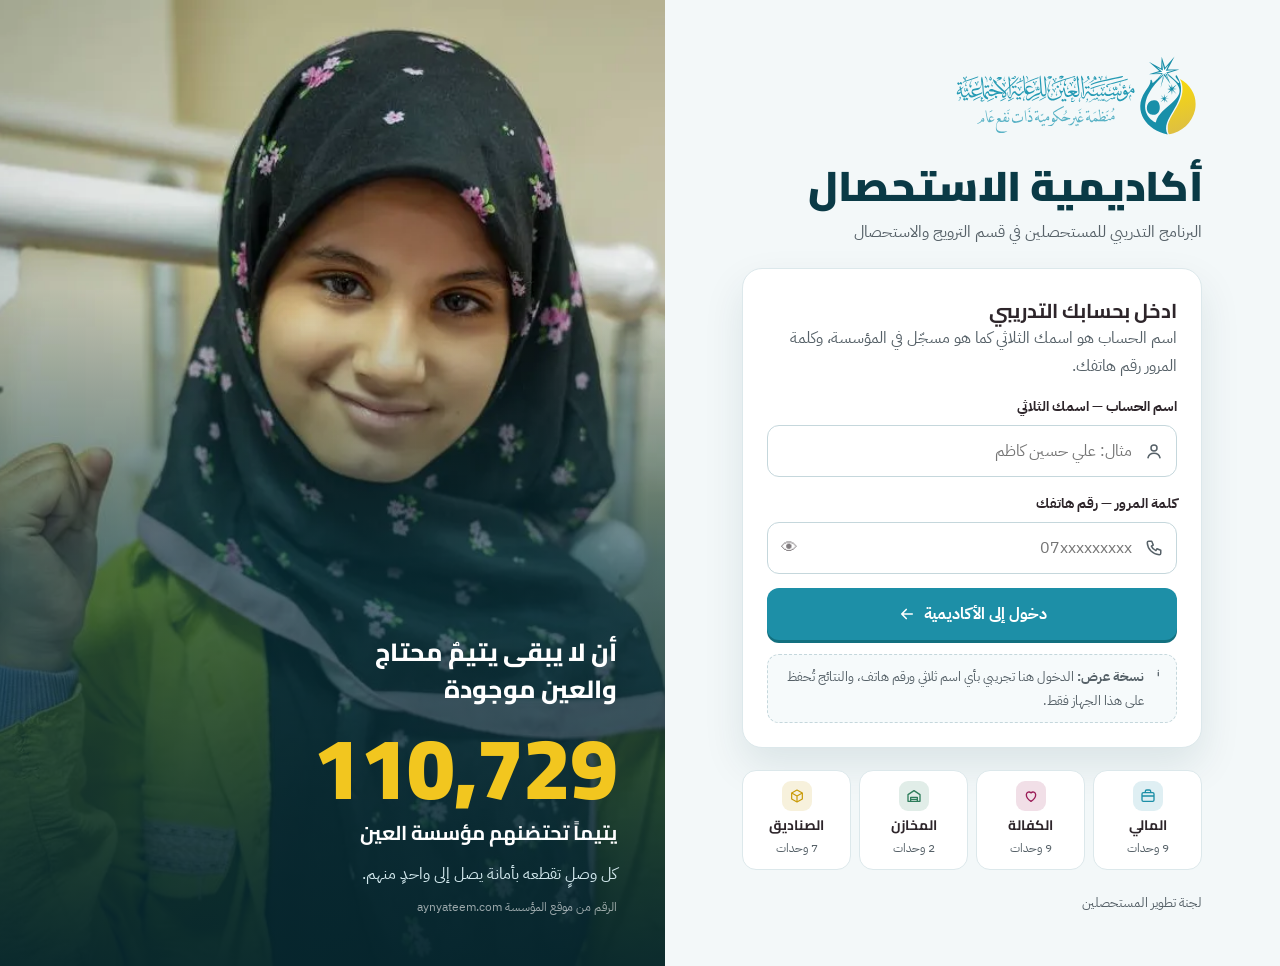
==== commit e308f071: "هوية مؤسسة العين: ألوان الشعار وصورها، عدّادات متحركة، بطاقات مسارات مصوّرة، فيديو مرفوع مع الموقع ي" ====
--- a/index.html
+++ b/index.html
@@ -5,7 +5,10 @@
 <meta name="viewport" content="width=device-width, initial-scale=1, viewport-fit=cover">
 <meta name="robots" content="noindex, nofollow">
 <meta name="description" content="البرنامج التدريبي للمستحصلين — قسم الترويج والاستحصال، مؤسسة العين للرعاية الاجتماعية">
-<meta name="theme-color" content="#13294B">
+<meta name="theme-color" content="#0A3A46">
+<link rel="icon" href="assets/brand/emblem.svg" type="image/svg+xml">
+<link rel="apple-touch-icon" href="assets/brand/touch-icon.png">
+<meta name="apple-mobile-web-app-title" content="أكاديمية الاستحصال">
 <title>أكاديمية الاستحصال</title>
 <link rel="preconnect" href="https://fonts.googleapis.com"><link rel="preconnect" href="https://fonts.gstatic.com" crossorigin><link rel="stylesheet" href="https://fonts.googleapis.com/css2?family=Aref+Ruqaa:wght@700&family=Cairo:wght@600;700;800;900&family=IBM+Plex+Mono:wght@500;600&family=IBM+Plex+Sans+Arabic:wght@400;500;600;700&display=swap">
 <link rel="stylesheet" href="styles.css">
--- a/styles.css
+++ b/styles.css
@@ -1,33 +1,38 @@
-/* Layout: app shell — sticky navy bar, start-side module rail, one focused module at a time. Receipt/ledger world: serials, perforations, three-copy paper. */
+/* Layout: app shell — sticky deep-teal bar, start-side module rail, one focused module at a time. Receipt/ledger world: serials, perforations, three-copy paper. */
+/* Brand: Al-Ayn Social Care Foundation — teal of the emblem, the gold sun, plum-black ink (from the logo and aynyateem.com). */
 :root{
-  --navy:#13294B; --navy-2:#1E3A6D; --navy-3:#0B1A33;
-  --teal:#0098A6; --teal-ink:#007B87; --teal-soft:#E2F4F5;
-  --gold:#C99700; --gold-ink:#8A6800; --gold-soft:#FFF6DA;
-  --bg:#F2F5F9; --surface:#FFFFFF; --surface-2:#F7F9FC; --surface-3:#EEF2F7;
-  --ink:#152035; --ink-2:#2B3A55; --muted:#5A6A82; --line:#DFE6EF; --line-2:#C9D4E2;
+  --navy:#0A3A46; --navy-2:#0F5363; --navy-3:#06262E;
+  --teal:#1D8FA7; --teal-ink:#13707F; --teal-soft:#E1F1F4;
+  --sun:#F2C61F; --sun-2:#E2B10F;
+  --gold:#C99A06; --gold-ink:#7A5C00; --gold-soft:#FFF5CC;
+  --rose:#9A1B56; --rose-soft:#F8E6EE;
+  --bg:#F3F8F9; --surface:#FFFFFF; --surface-2:#F6FAFB; --surface-3:#EAF2F4;
+  --ink:#2D252A; --ink-2:#463C42; --muted:#566168; --line:#DCE8EB; --line-2:#C5D7DC;
   --ok:#11784A; --ok-soft:#E2F3E9; --bad:#B42318; --bad-soft:#FCEBE9; --warn:#A35207; --warn-soft:#FDF1DC;
   --paper:#FFFDF6; --paper-ink:#1D2A44; --copy-pink:#F7D4DD; --copy-yellow:#FAEEA8; --serial:#CF2530; --pen:#1F3FA8;
-  --hdr:#13294B; --hdr-2:#1E3A6D; --hdr-fg:#FFFFFF;
-  --shadow-1:0 1px 2px rgba(19,41,75,.06),0 2px 8px rgba(19,41,75,.05);
-  --shadow-2:0 8px 28px rgba(19,41,75,.12);
+  --hdr:#0A3A46; --hdr-2:#0F5363; --hdr-fg:#FFFFFF;
+  --shadow-1:0 1px 2px rgba(10,58,70,.06),0 2px 8px rgba(10,58,70,.05);
+  --shadow-2:0 10px 30px rgba(10,58,70,.14);
   --r-s:8px; --r-m:12px; --r-l:18px;
   --f-display:'Cairo','IBM Plex Sans Arabic',Tahoma,sans-serif;
   --f-body:'IBM Plex Sans Arabic','Cairo',Tahoma,sans-serif;
   --f-mono:'IBM Plex Mono','Courier New',monospace;
 }
 @media (prefers-color-scheme: dark){ :root:not([data-theme="light"]){
-  --bg:#0C1525; --surface:#12203A; --surface-2:#172846; --surface-3:#1C3052;
-  --ink:#E7EDF6; --ink-2:#C9D5E6; --muted:#9AABC4; --line:#22365A; --line-2:#2E4772;
-  --teal:#2CC0CC; --teal-ink:#5AD3DC; --teal-soft:#0E3341; --gold:#E2B43C; --gold-ink:#F0CC6C; --gold-soft:#2C2410;
+  --bg:#071F25; --surface:#0C2C34; --surface-2:#10353E; --surface-3:#144049;
+  --ink:#E8F1F3; --ink-2:#C8D9DD; --muted:#93AEB5; --line:#1B4652; --line-2:#265966;
+  --teal:#3FB8D0; --teal-ink:#6FCFE2; --teal-soft:#0F3A44; --gold:#F2C61F; --gold-ink:#F5D560; --gold-soft:#2E2708;
+  --rose:#E77AA8; --rose-soft:#3A1526;
   --ok:#5BD08E; --ok-soft:#10301F; --bad:#FF8A80; --bad-soft:#3A1717; --warn:#F5B65C; --warn-soft:#33240E;
-  --hdr:#0A1630; --hdr-2:#132A52; --shadow-1:0 1px 2px rgba(0,0,0,.4); --shadow-2:0 10px 30px rgba(0,0,0,.45);
+  --hdr:#051A20; --hdr-2:#0A2F38; --shadow-1:0 1px 2px rgba(0,0,0,.4); --shadow-2:0 10px 30px rgba(0,0,0,.45);
   color-scheme:dark }}
 :root[data-theme="dark"]{
-  --bg:#0C1525; --surface:#12203A; --surface-2:#172846; --surface-3:#1C3052;
-  --ink:#E7EDF6; --ink-2:#C9D5E6; --muted:#9AABC4; --line:#22365A; --line-2:#2E4772;
-  --teal:#2CC0CC; --teal-ink:#5AD3DC; --teal-soft:#0E3341; --gold:#E2B43C; --gold-ink:#F0CC6C; --gold-soft:#2C2410;
+  --bg:#071F25; --surface:#0C2C34; --surface-2:#10353E; --surface-3:#144049;
+  --ink:#E8F1F3; --ink-2:#C8D9DD; --muted:#93AEB5; --line:#1B4652; --line-2:#265966;
+  --teal:#3FB8D0; --teal-ink:#6FCFE2; --teal-soft:#0F3A44; --gold:#F2C61F; --gold-ink:#F5D560; --gold-soft:#2E2708;
+  --rose:#E77AA8; --rose-soft:#3A1526;
   --ok:#5BD08E; --ok-soft:#10301F; --bad:#FF8A80; --bad-soft:#3A1717; --warn:#F5B65C; --warn-soft:#33240E;
-  --hdr:#0A1630; --hdr-2:#132A52; --shadow-1:0 1px 2px rgba(0,0,0,.4); --shadow-2:0 10px 30px rgba(0,0,0,.45);
+  --hdr:#051A20; --hdr-2:#0A2F38; --shadow-1:0 1px 2px rgba(0,0,0,.4); --shadow-2:0 10px 30px rgba(0,0,0,.45);
   color-scheme:dark }
 
 *{box-sizing:border-box}
@@ -49,13 +54,13 @@
 .mark svg{width:26px;height:26px}
 .brand-t{min-width:0}
 .brand-t b{display:block;font-family:var(--f-display);font-weight:800;font-size:1.12rem;letter-spacing:-.2px;white-space:nowrap;overflow:hidden;text-overflow:ellipsis}
-.brand-t span{display:block;font-size:.76rem;color:#A9B8CF;white-space:nowrap;overflow:hidden;text-overflow:ellipsis}
+.brand-t span{display:block;font-size:.76rem;color:#A8CDD5;white-space:nowrap;overflow:hidden;text-overflow:ellipsis}
 .tb-actions{display:flex;align-items:center;gap:8px}
 .tb-btn{display:inline-flex;align-items:center;gap:8px;height:40px;padding:0 14px;border-radius:999px;border:1px solid rgba(255,255,255,.22);background:rgba(255,255,255,.07);color:#fff;cursor:pointer;font-size:.88rem;font-weight:600;white-space:nowrap}
 .tb-btn:hover{background:rgba(255,255,255,.14)}
 .tb-btn svg{width:18px;height:18px}
 .tb-btn .kbd{font-family:var(--f-mono);font-size:.7rem;opacity:.7;border:1px solid rgba(255,255,255,.3);border-radius:4px;padding:0 4px}
-.prog-pill{text-decoration:none;color:inherit;display:flex;align-items:center;gap:10px;height:40px;padding:0 6px 0 14px;border-radius:999px;background:rgba(0,152,166,.18);border:1px solid rgba(44,192,204,.5)}
+.prog-pill{text-decoration:none;color:inherit;display:flex;align-items:center;gap:10px;height:40px;padding:0 6px 0 14px;border-radius:999px;background:rgba(29,143,167,.18);border:1px solid rgba(63,184,208,.5)}
 .prog-pill .ring{width:30px;height:30px}
 .prog-pill small{font-size:.78rem;color:#D8F3F5;font-weight:600}
 .menu-btn{display:none}
@@ -127,7 +132,7 @@
 .mod-head{position:relative;overflow:hidden;padding:26px 28px;border-radius:var(--r-l);background:linear-gradient(135deg,var(--hdr) 0%,var(--hdr-2) 70%);color:#fff;box-shadow:var(--shadow-2)}
 .mod-head h1{color:#fff;font-size:clamp(1.5rem,3.2vw,2.1rem);font-weight:800}
 .mod-head p{color:#C9D6EA;max-width:62ch;margin-top:8px}
-.mod-head .serial{display:inline-flex;align-items:center;gap:10px;margin-bottom:10px;font-size:.82rem;color:#9FE6EC}
+.mod-head .serial{display:inline-flex;align-items:center;gap:10px;margin-bottom:10px;font-size:.82rem;color:#F2C61F}
 .mod-head .serial i{font-family:var(--f-mono);letter-spacing:1px;direction:ltr;unicode-bidi:isolate;font-style:normal;background:rgba(255,255,255,.1);padding:2px 10px;border-radius:6px;border:1px dashed rgba(159,230,236,.5)}
 .mod-head .meta{display:flex;flex-wrap:wrap;gap:8px;margin-top:16px}
 .mod-head .meta span{font-size:.8rem;padding:4px 12px;border-radius:999px;background:rgba(255,255,255,.1);border:1px solid rgba(255,255,255,.18)}
@@ -173,7 +178,7 @@
 
 /* ---------- home ---------- */
 .hero{display:grid;grid-template-columns:minmax(0,1.25fr) minmax(0,.9fr);gap:28px;align-items:center;padding:30px;border-radius:24px;background:linear-gradient(140deg,var(--hdr) 0%,var(--hdr-2) 62%,#0E5E73 130%);color:#fff;box-shadow:var(--shadow-2);position:relative;overflow:hidden}
-.hero::after{content:"";position:absolute;inset:auto -80px -120px auto;width:340px;height:340px;border-radius:50%;background:radial-gradient(circle,rgba(44,192,204,.25),transparent 65%);pointer-events:none}
+.hero::after{content:"";position:absolute;inset:auto -80px -120px auto;width:340px;height:340px;border-radius:50%;background:radial-gradient(circle,rgba(63,184,208,.25),transparent 65%);pointer-events:none}
 .hero h1{color:#fff;font-size:clamp(1.65rem,3.9vw,2.7rem);font-weight:900;letter-spacing:-.5px}
 .hero h1 em{font-style:normal;color:#7FE0E8}
 .hero .lead{color:#CFDAEA;margin-top:12px;max-width:54ch}
@@ -237,7 +242,7 @@
 .task{padding:16px 18px;border-radius:var(--r-l);background:var(--navy);color:#fff;display:grid;gap:8px}
 :root[data-theme="dark"] .task{background:var(--surface-3)}
 @media (prefers-color-scheme: dark){:root:not([data-theme="light"]) .task{background:var(--surface-3)}}
-.task .tk{font-size:.76rem;color:#9FE6EC;font-weight:700;letter-spacing:.3px}
+.task .tk{font-size:.76rem;color:#F2C61F;font-weight:700;letter-spacing:.3px}
 .task p{font-size:1rem;line-height:1.7}
 .task .bar{height:6px;border-radius:3px;background:rgba(255,255,255,.15);overflow:hidden}
 .task .bar i{display:block;height:100%;background:var(--teal);transition:width .3s}
@@ -297,9 +302,9 @@
 .tgt{animation:pulse 1.4s ease-in-out infinite;position:relative;z-index:2}
 @keyframes pulse{0%,100%{box-shadow:0 0 0 0 rgba(242,194,48,.0)}50%{box-shadow:0 0 0 5px rgba(242,194,48,.85)}}
 .scan{position:absolute;inset:0;background:rgba(10,20,35,.88);display:grid;place-items:center;z-index:10;color:#fff;text-align:center;gap:10px;align-content:center}
-.scan .qrbox{width:150px;height:150px;border:3px solid #2CC0CC;border-radius:14px;position:relative;overflow:hidden;background:#fff}
+.scan .qrbox{width:150px;height:150px;border:3px solid #3FB8D0;border-radius:14px;position:relative;overflow:hidden;background:#fff}
 .scan .qrbox img{width:100%;height:100%}
-.scan .qrbox::after{content:"";position:absolute;left:0;right:0;height:3px;background:#2CC0CC;box-shadow:0 0 12px #2CC0CC;animation:scanl 1.2s linear infinite}
+.scan .qrbox::after{content:"";position:absolute;left:0;right:0;height:3px;background:#3FB8D0;box-shadow:0 0 12px #3FB8D0;animation:scanl 1.2s linear infinite}
 @keyframes scanl{from{top:0}to{top:100%}}
 .printout{position:absolute;left:50%;top:-8px;transform:translateX(-50%);width:230px;z-index:12;background:var(--paper);color:var(--paper-ink);padding:14px 14px 18px;font-size:11px;box-shadow:0 14px 30px rgba(0,0,0,.35);animation:printOut 1.6s cubic-bezier(.2,.8,.2,1) both;direction:rtl}
 @keyframes printOut{from{clip-path:inset(0 0 100% 0);transform:translate(-50%,-40px)}to{clip-path:inset(0 0 -12px 0);transform:translate(-50%,0)}}
@@ -419,7 +424,7 @@
 .p-line:hover{background:rgba(47,110,168,.08)}
 .p-line>span{font-weight:700;color:#2B4A6E;font-size:.86rem;white-space:nowrap}
 .p-line>em{font-style:normal;border-bottom:1.5px dotted #8EA1B8;min-height:26px;color:var(--pen);font-family:'Aref Ruqaa',var(--f-display);font-weight:700;font-size:1.05rem;padding-inline:4px}
-.p-line.hot{outline:2px solid var(--teal);background:rgba(0,152,166,.08)}
+.p-line.hot{outline:2px solid var(--teal);background:rgba(29,143,167,.08)}
 .p-line.err{outline:2px solid var(--bad);background:rgba(180,35,24,.08)}
 .p-line.okx{outline:2px solid var(--ok);background:rgba(17,120,74,.08)}
 .p-line .pin{position:absolute;top:-8px;left:-6px;width:20px;height:20px;border-radius:50%;background:var(--teal);color:#fff;font-size:.7rem;font-weight:800;display:grid;place-items:center;font-family:var(--f-mono)}
@@ -507,19 +512,19 @@
 .rv{padding:12px 14px;border-radius:12px;border:1px solid var(--line);background:var(--surface);font-size:.9rem;display:grid;gap:4px}
 .rv.ok{border-inline-start:4px solid var(--ok)}
 .rv.no{border-inline-start:4px solid var(--bad)}
-.cert{position:relative;max-width:900px;margin:0 auto;aspect-ratio:1.414/1;background:#FFFDF7;color:#13294B;border-radius:6px;padding:4.2%;box-shadow:var(--shadow-2);overflow:hidden;font-family:var(--f-body)}
-.cert .frame{position:absolute;inset:2.2%;border:2px solid #13294B;outline:1px solid #C99700;outline-offset:-8px;border-radius:4px;pointer-events:none}
-.cert .guil{position:absolute;inset:0;opacity:.06;background:repeating-radial-gradient(circle at 50% 50%,#0098A6 0 1px,transparent 1px 9px)}
+.cert{position:relative;max-width:900px;margin:0 auto;aspect-ratio:1.414/1;background:#FFFDF7;color:#0A3A46;border-radius:6px;padding:4.2%;box-shadow:var(--shadow-2);overflow:hidden;font-family:var(--f-body)}
+.cert .frame{position:absolute;inset:2.2%;border:2px solid #0A3A46;outline:1px solid #E2B10F;outline-offset:-8px;border-radius:4px;pointer-events:none}
+.cert .guil{position:absolute;inset:0;opacity:.06;background:repeating-radial-gradient(circle at 50% 50%,#1D8FA7 0 1px,transparent 1px 9px)}
 .cert-in{position:relative;height:100%;display:grid;grid-template-rows:auto 1fr auto;text-align:center;gap:2%}
 .cert .c-top{display:flex;justify-content:space-between;align-items:flex-start;font-size:clamp(.55rem,1.4vw,.82rem);color:#3F5476}
-.cert .c-top b{display:block;font-family:var(--f-display);font-size:1.15em;color:#13294B}
+.cert .c-top b{display:block;font-family:var(--f-display);font-size:1.15em;color:#0A3A46}
 .cert .c-ser{font-family:var(--f-mono);color:#CF2530;letter-spacing:1px;direction:ltr}
-.cert h2{font-family:var(--f-display);color:#13294B;font-size:clamp(1.1rem,3.6vw,2.3rem);font-weight:900;margin-top:1%}
+.cert h2{font-family:var(--f-display);color:#0A3A46;font-size:clamp(1.1rem,3.6vw,2.3rem);font-weight:900;margin-top:1%}
 .cert .c-mid{display:grid;align-content:center;gap:1.4%}
 .cert .c-mid p{font-size:clamp(.62rem,1.6vw,1rem);color:#3F5476}
 .cert .c-name{font-family:var(--f-display);font-weight:900;font-size:clamp(1.2rem,4.4vw,2.8rem);color:#0B6F7A;border-bottom:2px solid #C99700;justify-self:center;padding:0 4%}
 .cert .c-bot{display:flex;justify-content:space-between;align-items:flex-end;font-size:clamp(.55rem,1.4vw,.82rem);color:#3F5476}
-.cert .c-bot b{display:block;color:#13294B;font-family:var(--f-display)}
+.cert .c-bot b{display:block;color:#0A3A46;font-family:var(--f-display)}
 .cert .seal{width:clamp(56px,13vw,110px);height:clamp(56px,13vw,110px);border-radius:50%;background:radial-gradient(circle,#E2B43C 0 58%,#C99700 59% 63%,#E2B43C 64%);display:grid;place-items:center;color:#5A4300;font-family:var(--f-display);font-weight:900;font-size:clamp(.45rem,1.2vw,.78rem);text-align:center;line-height:1.2;box-shadow:0 4px 10px rgba(0,0,0,.18);transform:rotate(-8deg)}
 
 /* search dialog */
@@ -605,18 +610,18 @@
 
 /* login */
 .login{min-height:100vh;min-height:100dvh;display:grid;grid-template-columns:minmax(0,1.05fr) minmax(0,1fr);background:var(--bg)}
-.lg-side{position:relative;overflow:hidden;padding:48px clamp(24px,5vw,64px);color:#fff;background:radial-gradient(900px 500px at 110% -10%,rgba(44,192,204,.28),transparent 60%),linear-gradient(160deg,#13294B 0%,#0B1A33 100%);display:flex;flex-direction:column;gap:22px}
+.lg-side{position:relative;overflow:hidden;padding:48px clamp(24px,5vw,64px);color:#fff;background:radial-gradient(900px 500px at 110% -10%,rgba(63,184,208,.28),transparent 60%),linear-gradient(160deg,#0A3A46 0%,#06262E 100%);display:flex;flex-direction:column;gap:22px}
 .lg-side::after{content:"";position:absolute;inset-block:0;inset-inline-end:0;width:14px;background:radial-gradient(circle at 14px 10px,var(--bg) 6px,transparent 6.5px) 0 0/14px 20px repeat-y}
 .lg-brand{display:flex;align-items:center;gap:12px}
 .lg-brand b{display:block;font-family:var(--f-display);font-size:1.25rem;font-weight:800}
-.lg-brand span:not(.mark){display:block;font-size:.8rem;color:#A9B8CF}
+.lg-brand span:not(.mark){display:block;font-size:.8rem;color:#A8CDD5}
 .lg-side h1{color:#fff;font-size:clamp(2rem,4.4vw,3.1rem);font-weight:900;line-height:1.25;margin-top:auto}
 .lg-side h1 em{font-style:normal;color:#5AD3DC}
 .lg-side>p{color:#CFDAEA;max-width:46ch;font-size:1.05rem}
 .lg-tracks{list-style:none;margin:0;padding:0;display:grid;grid-template-columns:repeat(2,minmax(0,1fr));gap:10px}
 .lg-tracks li{display:grid;grid-template-columns:34px minmax(0,1fr);gap:2px 10px;align-items:center;padding:12px;border-radius:14px;background:rgba(255,255,255,.06);border:1px solid rgba(255,255,255,.12);font-family:var(--f-display);font-weight:700}
-.lg-tracks .tli{grid-row:1/3;width:34px;height:34px;border-radius:10px;display:grid;place-items:center;background:rgba(44,192,204,.18);color:#9FE6EC}
-.lg-tracks small{font-family:var(--f-body);font-weight:500;color:#A9B8CF;font-size:.78rem}
+.lg-tracks .tli{grid-row:1/3;width:34px;height:34px;border-radius:10px;display:grid;place-items:center;background:rgba(63,184,208,.18);color:#F2C61F}
+.lg-tracks small{font-family:var(--f-body);font-weight:500;color:#A8CDD5;font-size:.78rem}
 .lg-foot{margin-top:auto;font-size:.8rem;color:#8EA0BC;letter-spacing:.3px}
 .lg-main{display:grid;place-items:center;padding:40px 20px}
 .lg-card{width:min(440px,100%);background:var(--surface);border:1px solid var(--line);border-radius:22px;padding:28px;box-shadow:var(--shadow-2)}
@@ -655,7 +660,7 @@
 .hub .who span{font-size:.84rem;padding:4px 12px;border-radius:999px;background:rgba(255,255,255,.1);border:1px solid rgba(255,255,255,.18);color:#DCE6F3}
 .hub-meter{display:grid;justify-items:center;gap:8px;text-align:center;color:#fff}
 .hub-meter b{font-family:var(--f-display);font-size:1.2rem;display:block}
-.hub-meter span{font-size:.82rem;color:#A9B8CF}
+.hub-meter span{font-size:.82rem;color:#A8CDD5}
 .tracks{display:grid;grid-template-columns:repeat(2,minmax(0,1fr));gap:14px}
 .trk{--h:var(--teal);--hs:var(--teal-soft);position:relative;display:grid;gap:6px;padding:20px 20px 16px;border-radius:var(--r-l);background:var(--surface);border:1px solid var(--line);text-decoration:none;color:var(--ink);box-shadow:var(--shadow-1);overflow:hidden;transition:transform .15s,box-shadow .15s}
 .trk:hover{transform:translateY(-2px);box-shadow:var(--shadow-2)}
@@ -692,7 +697,7 @@
 .vid-h{display:flex;flex-wrap:wrap;gap:10px;align-items:center}
 .vid-badge{display:inline-flex;align-items:center;gap:6px;padding:4px 12px;border-radius:999px;background:var(--navy);color:#fff;font-size:.8rem;font-weight:700}
 .vid-h b{font-family:var(--f-display);font-size:.98rem}
-.vid-box{position:relative;width:100%;aspect-ratio:16/9;max-width:100%;border-radius:14px;overflow:hidden;background:#0B1A33}
+.vid-box{position:relative;width:100%;aspect-ratio:16/9;max-width:100%;border-radius:14px;overflow:hidden;background:#06262E}
 .vid-box iframe,#ytp{position:absolute;inset:0;width:100%;height:100%}
 .vid-ov{position:absolute;inset:0;z-index:3;display:grid;place-items:center;padding:16px;background:rgba(8,18,36,.9)}
 .vq{width:min(520px,100%);display:grid;gap:10px;color:#fff}
@@ -788,3 +793,162 @@
   .lg-side>p,.lg-tracks,.lg-foot{display:none}
   .lg-main{place-items:start center;padding:20px 16px 40px}
 }
+
+/* ===== v3: Al-Ayn identity — emblem teal, the gold sun, real photos from the foundation ===== */
+:root{ --rose:#9A1B56; --rose-soft:#F8E6EE; --green:#2E7D5B; --green-soft:#E3F2EA; }
+@media (prefers-color-scheme: dark){ :root:not([data-theme="light"]){ --rose:#E77AA8; --rose-soft:#3A1526; --green:#6FD39A; --green-soft:#11301F; }}
+:root[data-theme="dark"]{ --rose:#E77AA8; --rose-soft:#3A1526; --green:#6FD39A; --green-soft:#11301F; }
+
+/* header: emblem on a white tile, gold rule under the bar */
+.topbar{background:var(--hdr);border-bottom:3px solid var(--sun)}
+.mark{background:#fff;border:0;border-radius:12px;box-shadow:0 2px 8px rgba(0,0,0,.18)}
+.mark img{display:block;width:26px;height:auto}
+.mod-head p,.hero .lead{color:#CFE5EA}
+.mod-head .serial i{border-color:rgba(242,198,31,.55)}
+.hub .who span,.hub2 .who span{color:#E2F0F3}
+
+/* buttons on dark surfaces */
+.btn-sun{background:var(--sun);color:#0A3A46;box-shadow:0 3px 0 var(--sun-2)}
+.btn-sun:hover{filter:brightness(1.05)}
+.btn-sun:active{transform:translateY(2px);box-shadow:0 1px 0 var(--sun-2)}
+.btn-onDark{background:transparent;color:#fff;border-color:rgba(255,255,255,.4)}
+.btn-onDark:hover{background:rgba(255,255,255,.08)}
+.btn-primary{box-shadow:0 3px 0 #13707F}
+.btn-primary:active{transform:translateY(2px);box-shadow:0 1px 0 #13707F}
+
+/* ---------- login ---------- */
+.lg2{min-height:100vh;min-height:100dvh;display:grid;grid-template-columns:minmax(0,1fr) minmax(0,1.08fr);background:var(--bg)}
+.lg2-form{display:grid;align-items:center;padding:clamp(24px,4vw,56px) clamp(18px,4vw,64px)}
+.lg2-in{width:min(460px,100%);margin-inline:auto;display:grid;gap:22px}
+.lg2-logo{width:min(260px,70%);height:auto;display:block}
+.lg2-title h1{font-size:clamp(1.9rem,3.6vw,2.6rem);font-weight:900;color:var(--navy);letter-spacing:-.3px;line-height:1.2}
+.lg2-title p{color:var(--muted);margin-top:6px;font-size:1rem}
+:root[data-theme="dark"] .lg2-title h1{color:#fff}
+@media (prefers-color-scheme: dark){ :root:not([data-theme="light"]) .lg2-title h1{color:#fff} }
+.lg2 .lg-card{width:100%;box-shadow:0 18px 40px rgba(10,58,70,.10);border-radius:20px;padding:24px}
+.lg2 .lg-card h2{font-size:1.25rem}
+.lg2-tracks{list-style:none;margin:0;padding:0;display:grid;grid-template-columns:repeat(4,minmax(0,1fr));gap:8px}
+.lg2-tracks li{--h:var(--teal);display:grid;justify-items:center;gap:2px;padding:10px 4px;border-radius:14px;background:var(--surface);border:1px solid var(--line);text-align:center}
+.lg2-tracks li.h-rose{--h:var(--rose)} .lg2-tracks li.h-green{--h:var(--green)} .lg2-tracks li.h-gold{--h:var(--gold)}
+.lg2-tracks .i{width:30px;height:30px;border-radius:9px;display:grid;place-items:center;background:color-mix(in srgb,var(--h) 14%,transparent);color:var(--h)}
+.lg2-tracks b{font-family:var(--f-display);font-size:.86rem}
+.lg2-tracks small{font-size:.72rem;color:var(--muted)}
+.lg2-foot{font-size:.8rem;color:var(--muted)}
+.lg2-photo{position:relative;overflow:hidden;background:#0A3A46;min-height:100%}
+.lg2-photo .ph{position:absolute;inset:0;width:100%;height:100%;object-fit:cover;object-position:52% 28%}
+.lg2-photo::after{content:"";position:absolute;inset:0;background:linear-gradient(180deg,rgba(10,58,70,0) 30%,rgba(10,58,70,.62) 58%,rgba(6,38,46,.95) 100%)}
+.lg2-cap{position:absolute;inset:auto 0 0 0;z-index:1;padding:clamp(22px,4vw,48px);color:#fff;display:grid;gap:10px}
+.lg2-cap .goal{font-family:var(--f-display);font-weight:800;font-size:clamp(1.15rem,2.2vw,1.55rem);line-height:1.5;color:#fff}
+.lg2-cap .imp{display:flex;align-items:baseline;flex-wrap:wrap;gap:4px 14px;margin-top:6px}
+.lg2-cap .imp b{font-family:var(--f-display);font-weight:900;font-size:clamp(3rem,7.4vw,5.4rem);line-height:1;color:var(--sun);font-variant-numeric:tabular-nums;letter-spacing:-1px;direction:ltr;unicode-bidi:isolate}
+.lg2-cap .imp span{font-family:var(--f-display);font-weight:700;font-size:clamp(1rem,1.8vw,1.25rem);color:#fff}
+.lg2-cap .lg2-why{color:#D3E9EE;font-size:1rem}
+.lg2-cap .imp2{display:flex;align-items:baseline;gap:10px;padding-top:12px;margin-top:4px;border-top:1px solid rgba(255,255,255,.18)}
+.lg2-cap .imp2 b{font-family:var(--f-display);font-weight:900;font-size:1.9rem;color:#fff;direction:ltr;unicode-bidi:isolate;font-variant-numeric:tabular-nums}
+.lg2-cap .imp2 span{color:#D3E9EE}
+.lg2-cap .src{font-size:.72rem;color:rgba(255,255,255,.6)}
+@media (max-width: 900px){
+  .lg2{grid-template-columns:1fr;grid-template-rows:auto auto}
+  .lg2-photo{order:-1;min-height:0;height:min(50vh,520px)}
+  .lg2-photo .ph{object-position:50% 18%}
+  .lg2-photo::after{background:linear-gradient(180deg,rgba(10,58,70,0) 22%,rgba(10,58,70,.7) 55%,rgba(6,38,46,.96) 100%)}
+  .lg2-cap{padding-bottom:52px}
+  .lg2-form{position:relative;z-index:2;margin-top:-30px;padding:26px 18px 32px;background:var(--bg);border-radius:28px 28px 0 0}
+  .lg2-logo{width:200px}
+}
+@media (max-width: 520px){
+  .lg2-photo{height:42vh;min-height:300px}
+  .lg2-photo .ph{object-position:50% 12%}
+  .lg2-tracks{grid-template-columns:repeat(2,minmax(0,1fr))}
+  .lg2-cap{gap:4px;padding:16px 18px 46px}
+  .lg2-cap .goal,.lg2-cap .src{display:none}
+  .lg2-cap .imp b{font-size:3.1rem}
+  .lg2-cap .lg2-why{font-size:.9rem}
+  .lg2-in{gap:16px}
+  .lg2-title h1{font-size:1.75rem}
+}
+.mod-head .meta .st{background:#fff;color:var(--navy)}
+
+/* ---------- hub ---------- */
+.hub2{grid-template-columns:minmax(0,1.5fr) auto;background:var(--hdr);isolation:isolate}
+.hub2::after{display:none}
+.hub2 .hub-star{position:absolute;z-index:-1;width:420px;height:420px;inset-inline-end:-110px;top:-140px;fill:#fff;opacity:.06;transform:rotate(8deg)}
+.hub2 .hello{font-family:var(--f-display);font-weight:700;color:var(--sun);font-size:1rem}
+.hub2 h1{font-size:clamp(1.5rem,3.4vw,2.3rem);margin-top:6px}
+.hub2 .who{display:flex;flex-wrap:wrap;gap:8px;margin-top:12px}
+.hub2 .who span{font-size:.84rem;padding:4px 12px;border-radius:999px;background:rgba(255,255,255,.08);border:1px solid rgba(255,255,255,.16)}
+.hub2 .who b{margin-inline-start:4px}
+
+.kpis{display:grid;grid-template-columns:repeat(4,minmax(0,1fr));gap:0;background:var(--surface);border:1px solid var(--line);border-radius:var(--r-l);box-shadow:var(--shadow-1);overflow:hidden}
+.kpi{display:grid;gap:2px;padding:18px 20px;border-inline-start:1px solid var(--line)}
+.kpi:first-child{border-inline-start:0}
+.kpi b{font-family:var(--f-display);font-weight:900;font-size:clamp(1.7rem,3.4vw,2.4rem);line-height:1.1;color:var(--teal-ink);direction:ltr;unicode-bidi:isolate;text-align:right;font-variant-numeric:tabular-nums}
+.kpi:first-child b{color:var(--gold-ink)}
+.kpi span{font-size:.86rem;color:var(--muted);font-weight:600}
+.kpi-note{grid-column:1/-1;display:flex;align-items:center;gap:8px;padding:8px 20px;font-size:.78rem;color:var(--muted);border-top:1px solid var(--line);background:var(--surface-2)}
+.kpi-note .dot{width:8px;height:8px;border-radius:50%;background:#2EB872;box-shadow:0 0 0 0 rgba(46,184,114,.6);animation:pulse 2s infinite}
+@keyframes pulse{70%{box-shadow:0 0 0 8px rgba(46,184,114,0)}100%{box-shadow:0 0 0 0 rgba(46,184,114,0)}}
+@media (max-width: 760px){ .kpis{grid-template-columns:repeat(2,minmax(0,1fr))} .kpi:nth-child(3){border-inline-start:0} .kpi:nth-child(n+3){border-top:1px solid var(--line)} }
+
+.tracks2{display:grid;grid-template-columns:repeat(2,minmax(0,1fr));gap:16px}
+.trk2{--h:var(--teal);--hs:var(--teal-soft);display:grid;grid-template-rows:auto 1fr;border-radius:var(--r-l);background:var(--surface);border:1px solid var(--line);text-decoration:none;color:var(--ink);box-shadow:var(--shadow-1);overflow:hidden;transition:transform .18s,box-shadow .18s}
+.trk2:hover{transform:translateY(-3px);box-shadow:var(--shadow-2)}
+.trk2.h-rose{--h:var(--rose);--hs:var(--rose-soft)} .trk2.h-green{--h:var(--green);--hs:var(--green-soft)} .trk2.h-gold{--h:var(--gold);--hs:var(--gold-soft)}
+.trk2 .ph{position:relative;display:block;aspect-ratio:16/8;overflow:hidden;background:var(--surface-3);border-bottom:4px solid var(--h)}
+.trk2 .ph img{width:100%;height:100%;object-fit:cover;display:block;transition:transform .5s}
+.trk2:hover .ph img{transform:scale(1.04)}
+.trk2 .ph .ic{position:absolute;inset-inline-start:14px;bottom:-1px;width:46px;height:46px;border-radius:14px 14px 0 0;display:grid;place-items:center;background:var(--h);color:#fff}
+.trk2 .bd{display:grid;gap:6px;padding:16px 18px 16px;align-content:start}
+.trk2 .tg{display:flex;justify-content:space-between;align-items:center;gap:8px;flex-wrap:wrap}
+.trk2 .ln{font-size:.8rem;color:var(--muted);font-weight:600}
+.trk2 .ln b{font-family:var(--f-display);color:var(--ink);direction:ltr;unicode-bidi:isolate}
+.trk2 .tt{font-family:var(--f-display);font-size:1.22rem;font-weight:800;margin-top:2px}
+.trk2 small{color:var(--muted);font-size:.88rem;line-height:1.6}
+.trk2 .ft{display:flex;flex-wrap:wrap;gap:6px 14px;font-size:.8rem;color:var(--muted);margin-top:2px}
+.trk2 .trk-bar i{background:var(--h)}
+@media (max-width: 640px){ .tracks2{grid-template-columns:1fr} }
+
+.board{list-style:none;margin:6px 0 0;padding:0;display:grid;gap:8px}
+.board li{display:grid;grid-template-columns:34px minmax(90px,160px) minmax(0,1fr) auto;align-items:center;gap:12px;padding:10px 14px;border-radius:var(--r-m);background:var(--surface);border:1px solid var(--line)}
+.board .r{width:30px;height:30px;border-radius:50%;display:grid;place-items:center;background:var(--surface-3);font-family:var(--f-display);font-weight:800}
+.board li:first-child .r{background:var(--sun);color:#0A3A46}
+.board .bar{height:8px;border-radius:99px;background:var(--surface-3);overflow:hidden}
+.board .bar i{display:block;height:100%;background:var(--teal);border-radius:99px}
+.board .v{font-size:.82rem;color:var(--muted);white-space:nowrap}
+.board .v b{color:var(--ink);font-family:var(--f-display)}
+@media (max-width: 640px){ .board li{grid-template-columns:30px minmax(0,1fr) auto} .board .bar{display:none} }
+
+.method2{list-style:none;margin:0;padding:0;display:grid;grid-template-columns:repeat(4,minmax(0,1fr));gap:12px;counter-reset:m}
+.method2 li{counter-increment:m;position:relative;padding:16px 16px 14px;border-radius:var(--r-m);background:var(--surface);border:1px solid var(--line)}
+.method2 li::before{content:counter(m, arabic-indic);display:grid;place-items:center;width:30px;height:30px;border-radius:50%;background:var(--teal-soft);color:var(--teal-ink);font-family:var(--f-display);font-weight:800;margin-bottom:8px}
+.method2 b{display:block;font-family:var(--f-display);font-size:1.05rem}
+.method2 span{font-size:.86rem;color:var(--muted)}
+@media (max-width: 760px){ .method2{grid-template-columns:repeat(2,minmax(0,1fr))} }
+
+/* track page header carries the track photo */
+.trk-head{isolation:isolate}
+.trk-head::before{content:"";position:absolute;inset:0;z-index:-1;background:linear-gradient(90deg,rgba(10,58,70,.15) 0%,rgba(10,58,70,.82) 45%,var(--hdr) 70%),var(--ph) left center/auto 100% no-repeat}
+@media (max-width: 640px){ .trk-head::before{background:linear-gradient(180deg,rgba(10,58,70,.55),var(--hdr) 75%),var(--ph) center/cover no-repeat} }
+
+/* video: own player + clear error panel */
+.vid-box{background:#06262E}
+.vid-box video{position:absolute;inset:0;width:100%;height:100%;background:#06262E}
+.vid-badge{background:var(--navy)}
+.vid-ov .eyebrow{color:var(--sun)}
+.verr b{display:block;font-family:var(--f-display);font-size:1.15rem;color:#fff}
+.verr p{color:#D3E9EE;margin:6px 0 14px}
+.verr .row{display:flex;flex-wrap:wrap;gap:10px;justify-content:center}
+.verr .btn-ghost{color:#fff;border-color:rgba(255,255,255,.4)}
+.linkbtn{border:0;background:none;color:var(--teal-ink);text-decoration:underline;cursor:pointer;padding:0;font:inherit}
+.vbar i{background:linear-gradient(90deg,var(--teal),var(--sun))}
+
+/* phone: hub hero stacks (kept last so it wins over the base rule) */
+@media (max-width: 560px){
+  .hub2{grid-template-columns:1fr;gap:18px}
+  .hub2 .hub-meter{grid-template-columns:auto 1fr;justify-items:start;align-items:center;text-align:start;gap:14px;padding-top:14px;border-top:1px solid rgba(255,255,255,.14)}
+  .hub2 .hub-meter svg{width:76px;height:76px}
+  .hub2 .cta .btn{flex:1}
+}
+/* dark theme: the calligraphic logo sits on a white plate so it stays legible */
+:root[data-theme="dark"] .lg2-logo{background:#fff;border-radius:14px;padding:8px 12px}
+@media (prefers-color-scheme: dark){ :root:not([data-theme="light"]) .lg2-logo{background:#fff;border-radius:14px;padding:8px 12px} }
